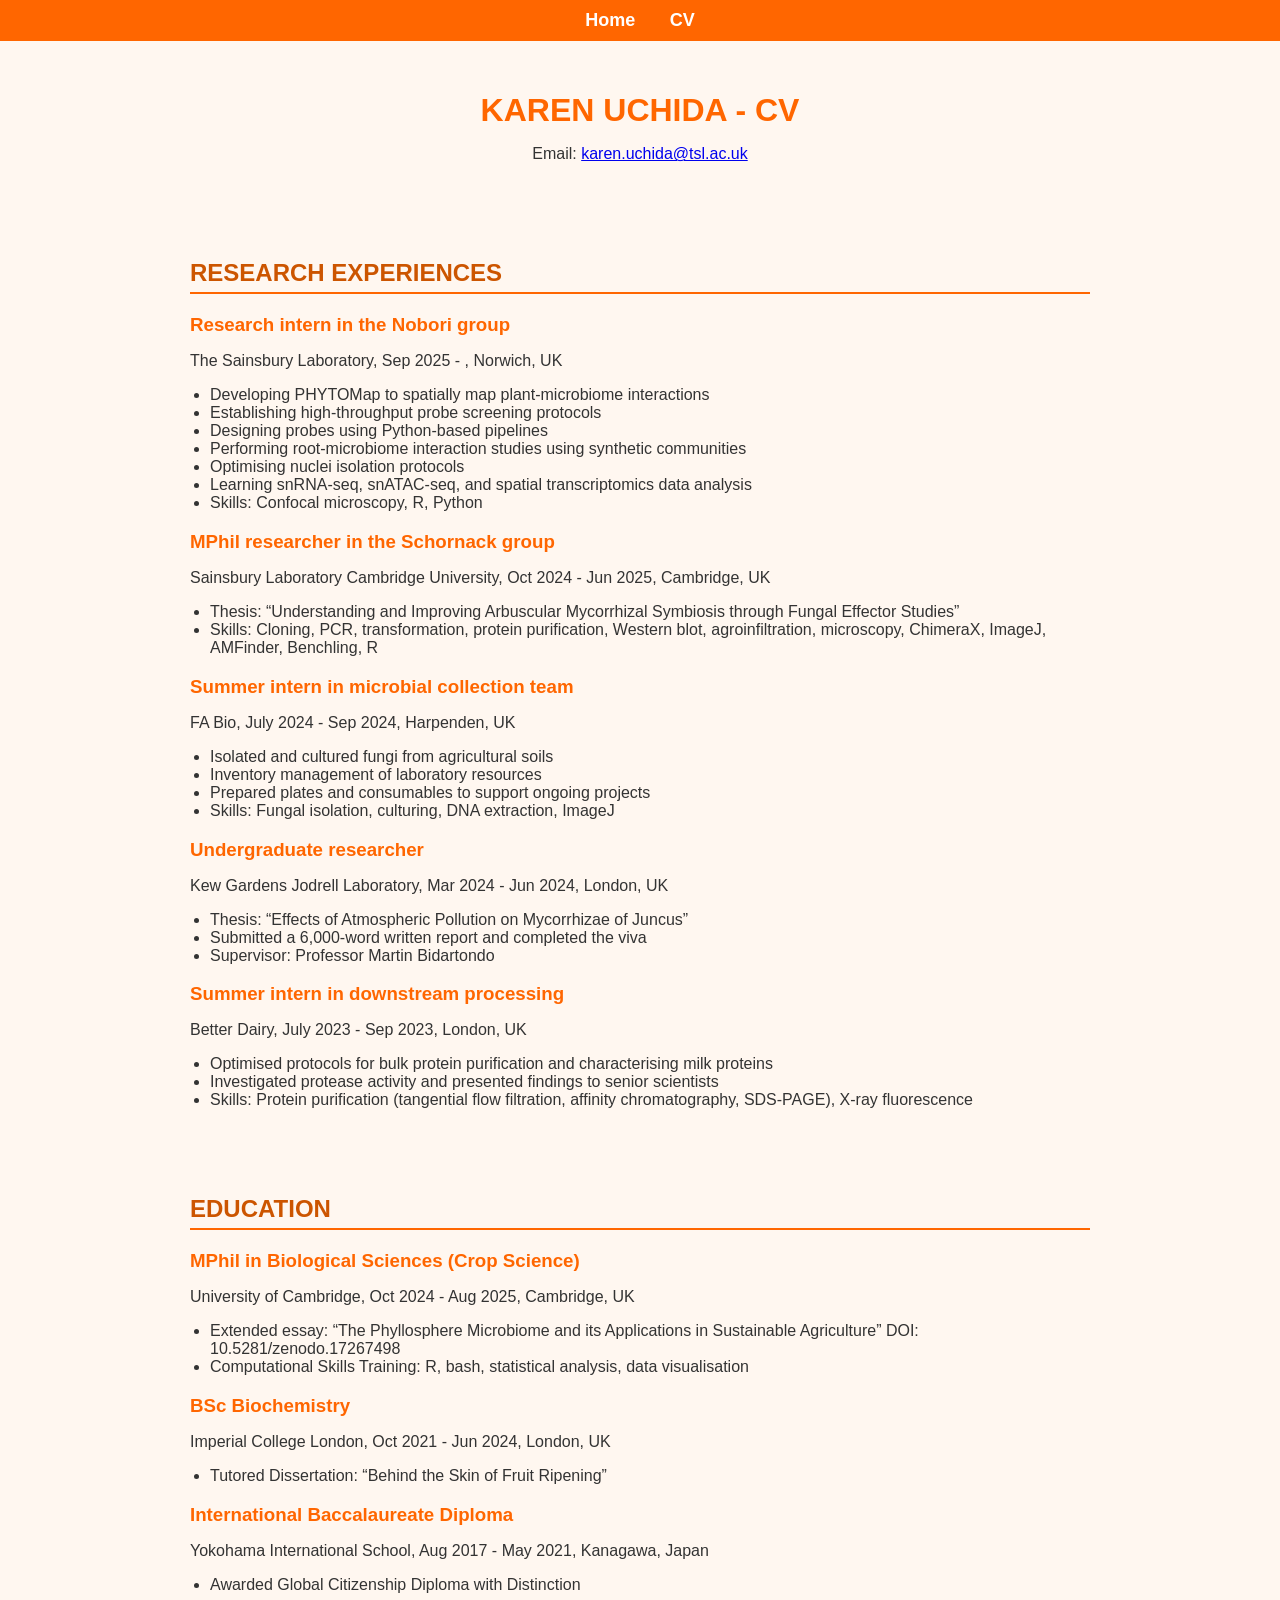
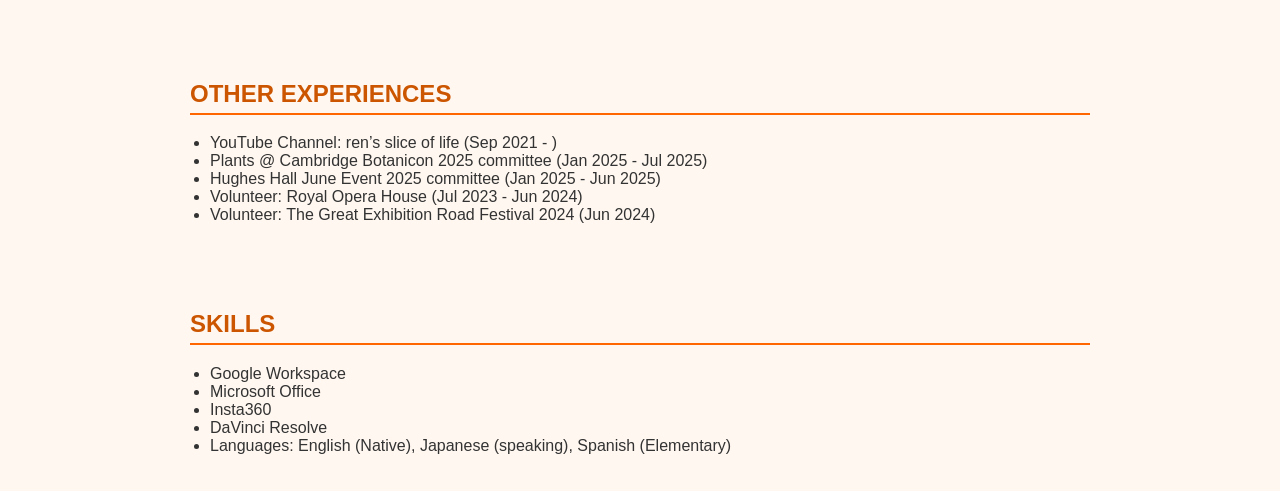
==== cv.html @ c16f963b "Test Removed specific grades from education details." ====
<!DOCTYPE html>
<html lang="en">
<head>
    <meta charset="UTF-8">
    <title>CV - Karen Uchida</title>
    <link rel="stylesheet" href="style.css">
</head>
<body>
    <!-- Navigation -->
    <nav>
        <a href="index.html">Home</a>
        <a href="cv.html">CV</a>
    </nav>

    <header>
        <h1>KAREN UCHIDA - CV</h1>
        <p>Email: <a href="mailto:karen.uchida@tsl.ac.uk">karen.uchida@tsl.ac.uk</a></p>
    </header>

    <section>
        <h2>RESEARCH EXPERIENCES</h2>

        <h3>Research intern in the Nobori group</h3>
        <p>The Sainsbury Laboratory, Sep 2025 - , Norwich, UK</p>
        <ul>
            <li>Developing PHYTOMap to spatially map plant-microbiome interactions</li>
            <li>Establishing high-throughput probe screening protocols</li>
            <li>Designing probes using Python-based pipelines</li>
            <li>Performing root-microbiome interaction studies using synthetic communities</li>
            <li>Optimising nuclei isolation protocols</li>
            <li>Learning snRNA-seq, snATAC-seq, and spatial transcriptomics data analysis</li>
            <li>Skills: Confocal microscopy, R, Python</li>
        </ul>

        <h3>MPhil researcher in the Schornack group</h3>
        <p>Sainsbury Laboratory Cambridge University, Oct 2024 - Jun 2025, Cambridge, UK</p>
        <ul>
            <li>Thesis: “Understanding and Improving Arbuscular Mycorrhizal Symbiosis through Fungal Effector Studies”</li>
            <li>Skills: Cloning, PCR, transformation, protein purification, Western blot, agroinfiltration, microscopy, ChimeraX, ImageJ, AMFinder, Benchling, R</li>
        </ul>

        <h3>Summer intern in microbial collection team</h3>
        <p>FA Bio, July 2024 - Sep 2024, Harpenden, UK</p>
        <ul>
            <li>Isolated and cultured fungi from agricultural soils</li>
            <li>Inventory management of laboratory resources</li>
            <li>Prepared plates and consumables to support ongoing projects</li>
            <li>Skills: Fungal isolation, culturing, DNA extraction, ImageJ</li>
        </ul>

        <h3>Undergraduate researcher</h3>
        <p>Kew Gardens Jodrell Laboratory, Mar 2024 - Jun 2024, London, UK</p>
        <ul>
            <li>Thesis: “Effects of Atmospheric Pollution on Mycorrhizae of Juncus”</li>
            <li>Submitted a 6,000-word written report and completed the viva</li>
            <li>Supervisor: Professor Martin Bidartondo</li>
        </ul>

        <h3>Summer intern in downstream processing</h3>
        <p>Better Dairy, July 2023 - Sep 2023, London, UK</p>
        <ul>
            <li>Optimised protocols for bulk protein purification and characterising milk proteins</li>
            <li>Investigated protease activity and presented findings to senior scientists</li>
            <li>Skills: Protein purification (tangential flow filtration, affinity chromatography, SDS-PAGE), X-ray fluorescence</li>
        </ul>
    </section>

    <section>
        <h2>EDUCATION</h2>
        <h3>MPhil in Biological Sciences (Crop Science)</h3>
        <p>University of Cambridge, Oct 2024 - Aug 2025, Cambridge, UK</p>
        <ul>
            <li>Extended essay: “The Phyllosphere Microbiome and its Applications in Sustainable Agriculture” DOI: 10.5281/zenodo.17267498</li>
            <li>Computational Skills Training: R, bash, statistical analysis, data visualisation</li>
        </ul>

        <h3>BSc Biochemistry</h3>
        <p>Imperial College London, Oct 2021 - Jun 2024, London, UK</p>
        <ul>
            <li>Tutored Dissertation: “​​Behind the Skin of Fruit Ripening”</li>
        </ul>

        <h3>International Baccalaureate Diploma</h3>
        <p>Yokohama International School, Aug 2017 - May 2021, Kanagawa, Japan</p>
        <ul>
            <li>Awarded Global Citizenship Diploma with Distinction</li>
        </ul>
    </section>

    <section>
        <h2>OTHER EXPERIENCES</h2>
        <ul>
            <li>YouTube Channel: ren’s slice of life (Sep 2021 - )</li>
            <li>Plants @ Cambridge Botanicon 2025 committee (Jan 2025 - Jul 2025)</li>
            <li>Hughes Hall June Event 2025 committee (Jan 2025 - Jun 2025)</li>
            <li>Volunteer: Royal Opera House (Jul 2023 - Jun 2024)</li>
            <li>Volunteer: The Great Exhibition Road Festival 2024 (Jun 2024)</li>
        </ul>
    </section>

    <section>
        <h2>SKILLS</h2>
        <ul>
            <li>Google Workspace</li>
            <li>Microsoft Office</li>
            <li>Insta360</li>
            <li>DaVinci Resolve</li>
            <li>Languages: English (Native), Japanese (speaking), Spanish (Elementary)</li>
        </ul>
    </section>
</body>
</html>
---- style.css ----
/* Font and layout */
body {
    font-family: "Century Gothic", Arial, sans-serif;
    background-color: #fff7f0;
    color: #333;
    margin: 0;
    padding: 0;
}

/* Navigation */
nav {
    background-color: #ff6600; /* Orange accent */
    padding: 10px;
    text-align: center;
}

nav a {
    color: white;
    margin: 0 15px;
    text-decoration: none;
    font-weight: bold;
    font-size: 18px;
}

nav a:hover {
    color: #fffdd0;
}

/* Header */
header {
    text-align: center;
    padding: 30px;
}

h1 {
    color: #ff6600; /* Orange headers */
    margin-bottom: 10px;
}

h2 {
    color: #cc5500;
    border-bottom: 2px solid #ff6600;
    padding-bottom: 5px;
    margin-top: 30px;
}

h3 {
    color: #ff6600;
    margin-bottom: 5px;
}

section {
    padding: 20px;
    max-width: 900px;
    margin: auto;
}

ul {
    list-style-type: disc;
    padding-left: 20px;
}
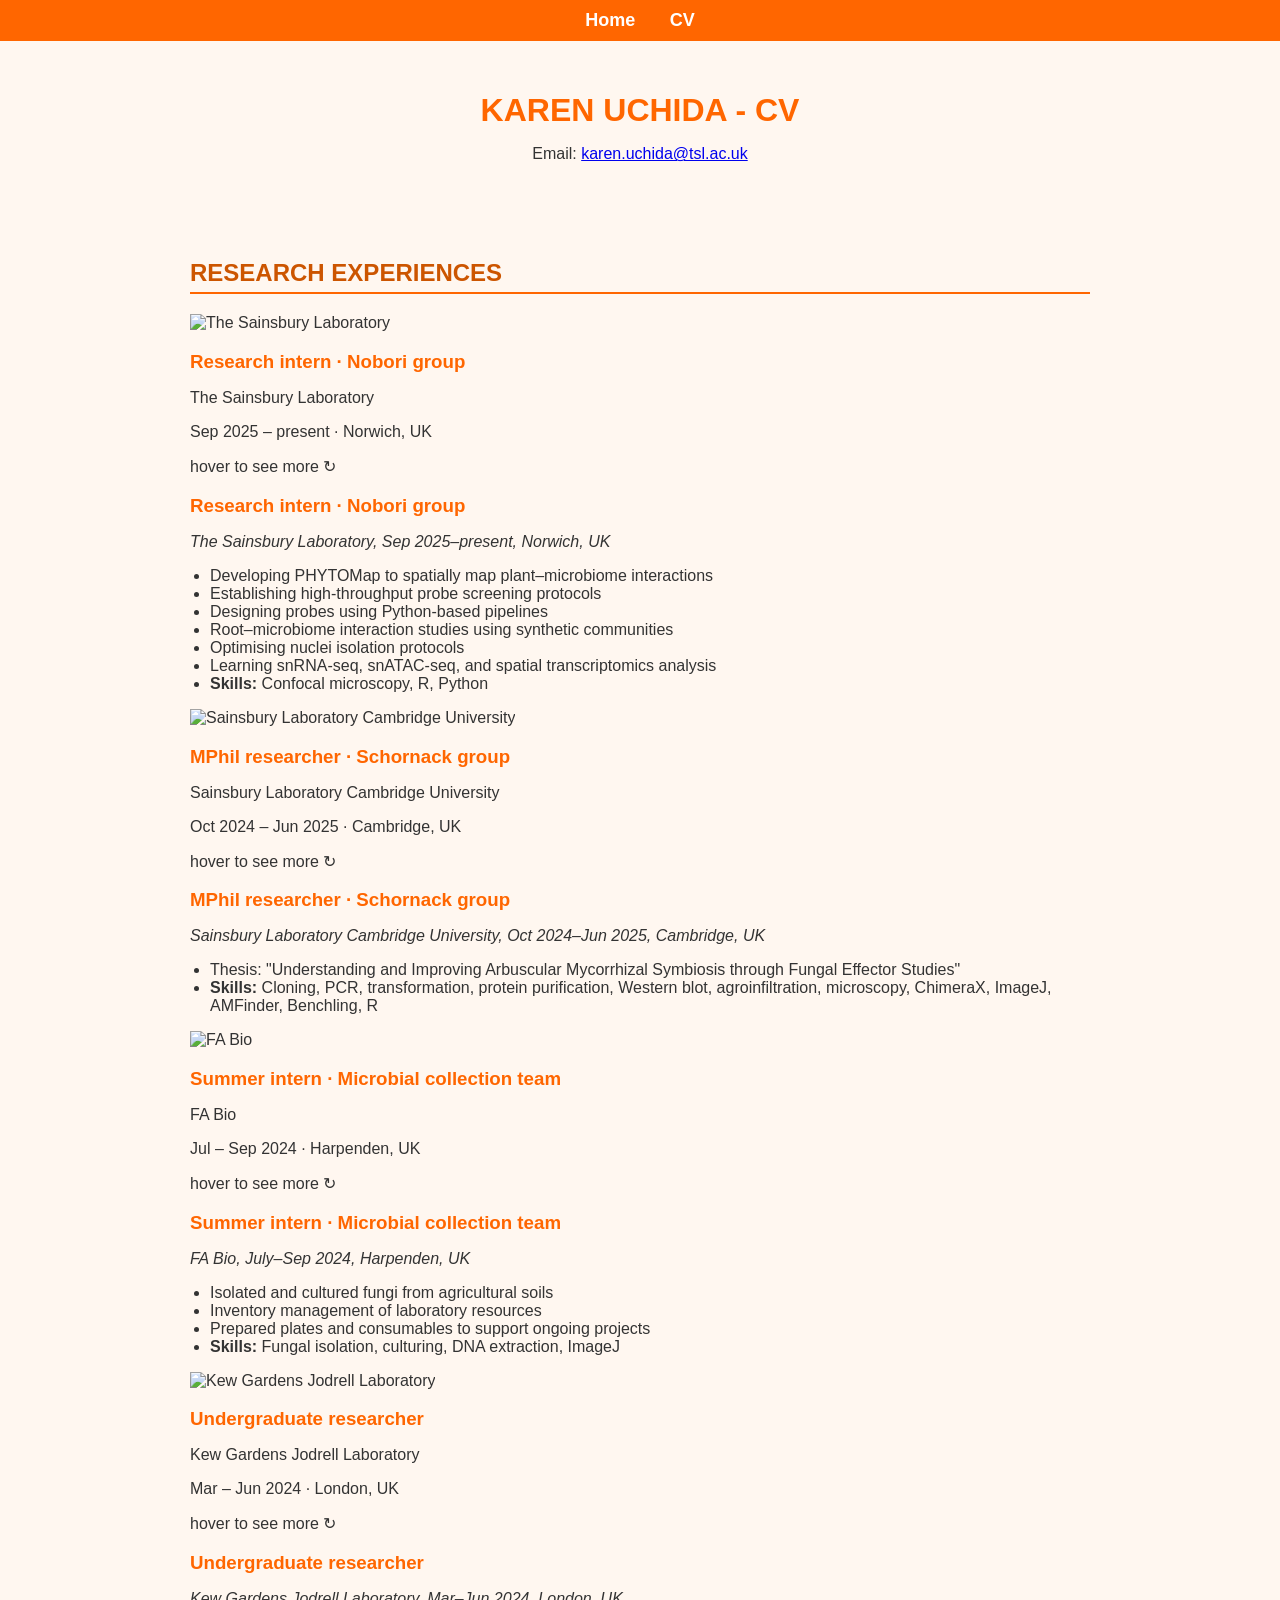
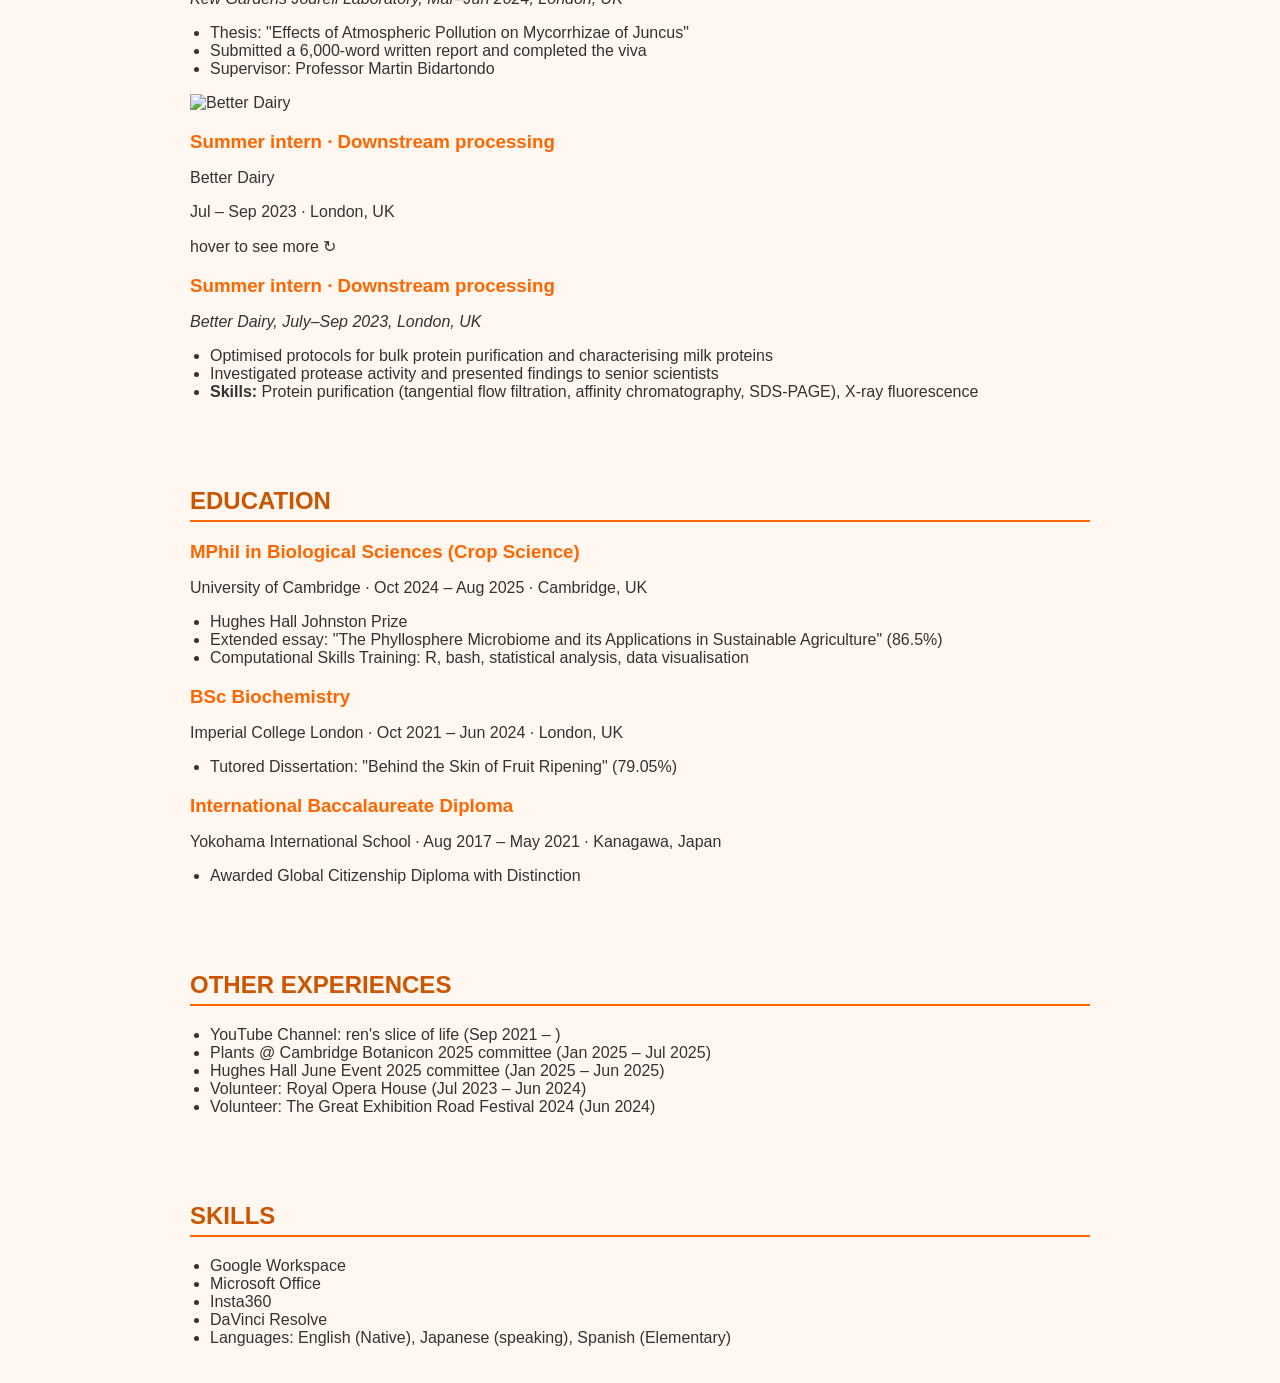
==== commit 0116660a: "Update cv.html" ====
--- a/cv.html
+++ b/cv.html
@@ -17,87 +17,216 @@
         <p>Email: <a href="mailto:karen.uchida@tsl.ac.uk">karen.uchida@tsl.ac.uk</a></p>
     </header>
 
+    <!-- ── RESEARCH EXPERIENCES ── -->
     <section>
         <h2>RESEARCH EXPERIENCES</h2>
 
-        <h3>Research intern in the Nobori group</h3>
-        <p>The Sainsbury Laboratory, Sep 2025 - , Norwich, UK</p>
-        <ul>
-            <li>Developing PHYTOMap to spatially map plant-microbiome interactions</li>
-            <li>Establishing high-throughput probe screening protocols</li>
-            <li>Designing probes using Python-based pipelines</li>
-            <li>Performing root-microbiome interaction studies using synthetic communities</li>
-            <li>Optimising nuclei isolation protocols</li>
-            <li>Learning snRNA-seq, snATAC-seq, and spatial transcriptomics data analysis</li>
-            <li>Skills: Confocal microscopy, R, Python</li>
-        </ul>
-
-        <h3>MPhil researcher in the Schornack group</h3>
-        <p>Sainsbury Laboratory Cambridge University, Oct 2024 - Jun 2025, Cambridge, UK</p>
-        <ul>
-            <li>Thesis: “Understanding and Improving Arbuscular Mycorrhizal Symbiosis through Fungal Effector Studies”</li>
-            <li>Skills: Cloning, PCR, transformation, protein purification, Western blot, agroinfiltration, microscopy, ChimeraX, ImageJ, AMFinder, Benchling, R</li>
-        </ul>
-
-        <h3>Summer intern in microbial collection team</h3>
-        <p>FA Bio, July 2024 - Sep 2024, Harpenden, UK</p>
-        <ul>
-            <li>Isolated and cultured fungi from agricultural soils</li>
-            <li>Inventory management of laboratory resources</li>
-            <li>Prepared plates and consumables to support ongoing projects</li>
-            <li>Skills: Fungal isolation, culturing, DNA extraction, ImageJ</li>
-        </ul>
-
-        <h3>Undergraduate researcher</h3>
-        <p>Kew Gardens Jodrell Laboratory, Mar 2024 - Jun 2024, London, UK</p>
-        <ul>
-            <li>Thesis: “Effects of Atmospheric Pollution on Mycorrhizae of Juncus”</li>
-            <li>Submitted a 6,000-word written report and completed the viva</li>
-            <li>Supervisor: Professor Martin Bidartondo</li>
-        </ul>
-
-        <h3>Summer intern in downstream processing</h3>
-        <p>Better Dairy, July 2023 - Sep 2023, London, UK</p>
-        <ul>
-            <li>Optimised protocols for bulk protein purification and characterising milk proteins</li>
-            <li>Investigated protease activity and presented findings to senior scientists</li>
-            <li>Skills: Protein purification (tangential flow filtration, affinity chromatography, SDS-PAGE), X-ray fluorescence</li>
-        </ul>
-    </section>
-
+        <div class="timeline">
+
+            <!-- 1. TSL -->
+            <div class="timeline-item">
+                <div class="timeline-dot"></div>
+                <div class="flip-card">
+                    <div class="flip-card-inner">
+                        <div class="flip-card-front">
+                            <!-- Replace images/tsl.jpg with your own photo -->
+                            <img src="images/tsl.jpg" alt="The Sainsbury Laboratory">
+                            <div class="flip-card-title">
+                                <h3>Research intern · Nobori group</h3>
+                                <p>The Sainsbury Laboratory</p>
+                                <p class="flip-date">Sep 2025 – present · Norwich, UK</p>
+                                <span class="flip-hint">hover to see more ↻</span>
+                            </div>
+                        </div>
+                        <div class="flip-card-back">
+                            <h3>Research intern · Nobori group</h3>
+                            <p><em>The Sainsbury Laboratory, Sep 2025–present, Norwich, UK</em></p>
+                            <ul>
+                                <li>Developing PHYTOMap to spatially map plant–microbiome interactions</li>
+                                <li>Establishing high-throughput probe screening protocols</li>
+                                <li>Designing probes using Python-based pipelines</li>
+                                <li>Root–microbiome interaction studies using synthetic communities</li>
+                                <li>Optimising nuclei isolation protocols</li>
+                                <li>Learning snRNA-seq, snATAC-seq, and spatial transcriptomics analysis</li>
+                                <li><strong>Skills:</strong> Confocal microscopy, R, Python</li>
+                            </ul>
+                        </div>
+                    </div>
+                </div>
+            </div>
+
+            <!-- 2. SLCU -->
+            <div class="timeline-item">
+                <div class="timeline-dot"></div>
+                <div class="flip-card">
+                    <div class="flip-card-inner">
+                        <div class="flip-card-front">
+                            <!-- Replace images/slcu.jpg with your own photo -->
+                            <img src="images/slcu.jpg" alt="Sainsbury Laboratory Cambridge University">
+                            <div class="flip-card-title">
+                                <h3>MPhil researcher · Schornack group</h3>
+                                <p>Sainsbury Laboratory Cambridge University</p>
+                                <p class="flip-date">Oct 2024 – Jun 2025 · Cambridge, UK</p>
+                                <span class="flip-hint">hover to see more ↻</span>
+                            </div>
+                        </div>
+                        <div class="flip-card-back">
+                            <h3>MPhil researcher · Schornack group</h3>
+                            <p><em>Sainsbury Laboratory Cambridge University, Oct 2024–Jun 2025, Cambridge, UK</em></p>
+                            <ul>
+                                <li>Thesis: "Understanding and Improving Arbuscular Mycorrhizal Symbiosis through Fungal Effector Studies"</li>
+                                <li><strong>Skills:</strong> Cloning, PCR, transformation, protein purification, Western blot, agroinfiltration, microscopy, ChimeraX, ImageJ, AMFinder, Benchling, R</li>
+                            </ul>
+                        </div>
+                    </div>
+                </div>
+            </div>
+
+            <!-- 3. FA Bio -->
+            <div class="timeline-item">
+                <div class="timeline-dot"></div>
+                <div class="flip-card">
+                    <div class="flip-card-inner">
+                        <div class="flip-card-front">
+                            <!-- Replace images/fabio.jpg with your own photo -->
+                            <img src="images/fabio.jpg" alt="FA Bio">
+                            <div class="flip-card-title">
+                                <h3>Summer intern · Microbial collection team</h3>
+                                <p>FA Bio</p>
+                                <p class="flip-date">Jul – Sep 2024 · Harpenden, UK</p>
+                                <span class="flip-hint">hover to see more ↻</span>
+                            </div>
+                        </div>
+                        <div class="flip-card-back">
+                            <h3>Summer intern · Microbial collection team</h3>
+                            <p><em>FA Bio, July–Sep 2024, Harpenden, UK</em></p>
+                            <ul>
+                                <li>Isolated and cultured fungi from agricultural soils</li>
+                                <li>Inventory management of laboratory resources</li>
+                                <li>Prepared plates and consumables to support ongoing projects</li>
+                                <li><strong>Skills:</strong> Fungal isolation, culturing, DNA extraction, ImageJ</li>
+                            </ul>
+                        </div>
+                    </div>
+                </div>
+            </div>
+
+            <!-- 4. Kew Gardens -->
+            <div class="timeline-item">
+                <div class="timeline-dot"></div>
+                <div class="flip-card">
+                    <div class="flip-card-inner">
+                        <div class="flip-card-front">
+                            <!-- Replace images/kew.jpg with your own photo -->
+                            <img src="images/kew.jpg" alt="Kew Gardens Jodrell Laboratory">
+                            <div class="flip-card-title">
+                                <h3>Undergraduate researcher</h3>
+                                <p>Kew Gardens Jodrell Laboratory</p>
+                                <p class="flip-date">Mar – Jun 2024 · London, UK</p>
+                                <span class="flip-hint">hover to see more ↻</span>
+                            </div>
+                        </div>
+                        <div class="flip-card-back">
+                            <h3>Undergraduate researcher</h3>
+                            <p><em>Kew Gardens Jodrell Laboratory, Mar–Jun 2024, London, UK</em></p>
+                            <ul>
+                                <li>Thesis: "Effects of Atmospheric Pollution on Mycorrhizae of Juncus"</li>
+                                <li>Submitted a 6,000-word written report and completed the viva</li>
+                                <li>Supervisor: Professor Martin Bidartondo</li>
+                            </ul>
+                        </div>
+                    </div>
+                </div>
+            </div>
+
+            <!-- 5. Better Dairy -->
+            <div class="timeline-item">
+                <div class="timeline-dot"></div>
+                <div class="flip-card">
+                    <div class="flip-card-inner">
+                        <div class="flip-card-front">
+                            <!-- Replace images/betterdairy.jpg with your own photo -->
+                            <img src="images/betterdairy.jpg" alt="Better Dairy">
+                            <div class="flip-card-title">
+                                <h3>Summer intern · Downstream processing</h3>
+                                <p>Better Dairy</p>
+                                <p class="flip-date">Jul – Sep 2023 · London, UK</p>
+                                <span class="flip-hint">hover to see more ↻</span>
+                            </div>
+                        </div>
+                        <div class="flip-card-back">
+                            <h3>Summer intern · Downstream processing</h3>
+                            <p><em>Better Dairy, July–Sep 2023, London, UK</em></p>
+                            <ul>
+                                <li>Optimised protocols for bulk protein purification and characterising milk proteins</li>
+                                <li>Investigated protease activity and presented findings to senior scientists</li>
+                                <li><strong>Skills:</strong> Protein purification (tangential flow filtration, affinity chromatography, SDS-PAGE), X-ray fluorescence</li>
+                            </ul>
+                        </div>
+                    </div>
+                </div>
+            </div>
+
+        </div><!-- end .timeline -->
+    </section>
+
+    <!-- ── EDUCATION ── -->
     <section>
         <h2>EDUCATION</h2>
-        <h3>MPhil in Biological Sciences (Crop Science)</h3>
-        <p>University of Cambridge, Oct 2024 - Aug 2025, Cambridge, UK</p>
-        <ul>
-            <li>Extended essay: “The Phyllosphere Microbiome and its Applications in Sustainable Agriculture” DOI: 10.5281/zenodo.17267498</li>
-            <li>Computational Skills Training: R, bash, statistical analysis, data visualisation</li>
-        </ul>
-
-        <h3>BSc Biochemistry</h3>
-        <p>Imperial College London, Oct 2021 - Jun 2024, London, UK</p>
-        <ul>
-            <li>Tutored Dissertation: “​​Behind the Skin of Fruit Ripening”</li>
-        </ul>
-
-        <h3>International Baccalaureate Diploma</h3>
-        <p>Yokohama International School, Aug 2017 - May 2021, Kanagawa, Japan</p>
-        <ul>
-            <li>Awarded Global Citizenship Diploma with Distinction</li>
-        </ul>
-    </section>
-
+
+        <div class="timeline">
+
+            <div class="timeline-item">
+                <div class="timeline-dot"></div>
+                <div class="edu-card">
+                    <h3>MPhil in Biological Sciences (Crop Science)</h3>
+                    <p class="edu-place">University of Cambridge · Oct 2024 – Aug 2025 · Cambridge, UK</p>
+                    <ul>
+                        <li>Hughes Hall Johnston Prize</li>
+                        <li>Extended essay: "The Phyllosphere Microbiome and its Applications in Sustainable Agriculture" (86.5%)</li>
+                        <li>Computational Skills Training: R, bash, statistical analysis, data visualisation</li>
+                    </ul>
+                </div>
+            </div>
+
+            <div class="timeline-item">
+                <div class="timeline-dot"></div>
+                <div class="edu-card">
+                    <h3>BSc Biochemistry</h3>
+                    <p class="edu-place">Imperial College London · Oct 2021 – Jun 2024 · London, UK</p>
+                    <ul>
+                        <li>Tutored Dissertation: "Behind the Skin of Fruit Ripening" (79.05%)</li>
+                    </ul>
+                </div>
+            </div>
+
+            <div class="timeline-item">
+                <div class="timeline-dot"></div>
+                <div class="edu-card">
+                    <h3>International Baccalaureate Diploma</h3>
+                    <p class="edu-place">Yokohama International School · Aug 2017 – May 2021 · Kanagawa, Japan</p>
+                    <ul>
+                        <li>Awarded Global Citizenship Diploma with Distinction</li>
+                    </ul>
+                </div>
+            </div>
+
+        </div>
+    </section>
+
+    <!-- ── OTHER EXPERIENCES ── -->
     <section>
         <h2>OTHER EXPERIENCES</h2>
         <ul>
-            <li>YouTube Channel: ren’s slice of life (Sep 2021 - )</li>
-            <li>Plants @ Cambridge Botanicon 2025 committee (Jan 2025 - Jul 2025)</li>
-            <li>Hughes Hall June Event 2025 committee (Jan 2025 - Jun 2025)</li>
-            <li>Volunteer: Royal Opera House (Jul 2023 - Jun 2024)</li>
+            <li>YouTube Channel: ren's slice of life (Sep 2021 – )</li>
+            <li>Plants @ Cambridge Botanicon 2025 committee (Jan 2025 – Jul 2025)</li>
+            <li>Hughes Hall June Event 2025 committee (Jan 2025 – Jun 2025)</li>
+            <li>Volunteer: Royal Opera House (Jul 2023 – Jun 2024)</li>
             <li>Volunteer: The Great Exhibition Road Festival 2024 (Jun 2024)</li>
         </ul>
     </section>
 
+    <!-- ── SKILLS ── -->
     <section>
         <h2>SKILLS</h2>
         <ul>
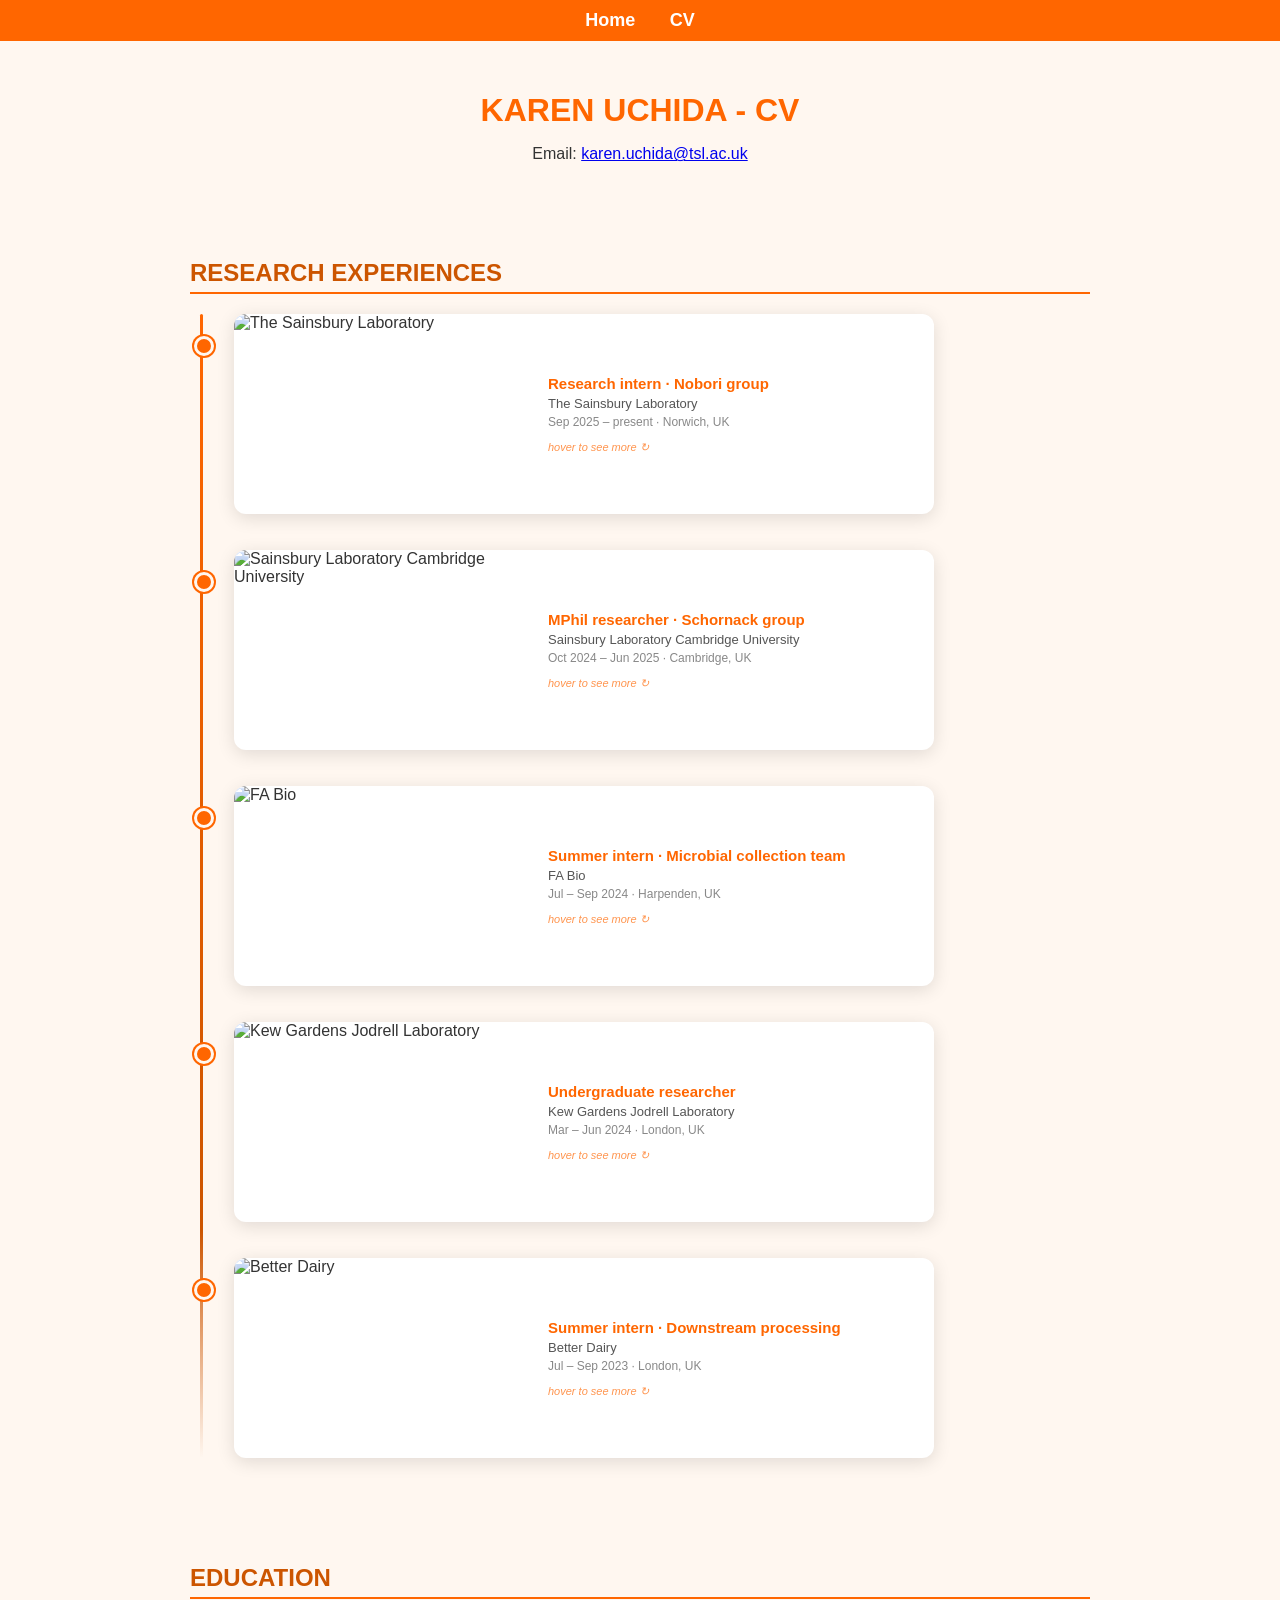
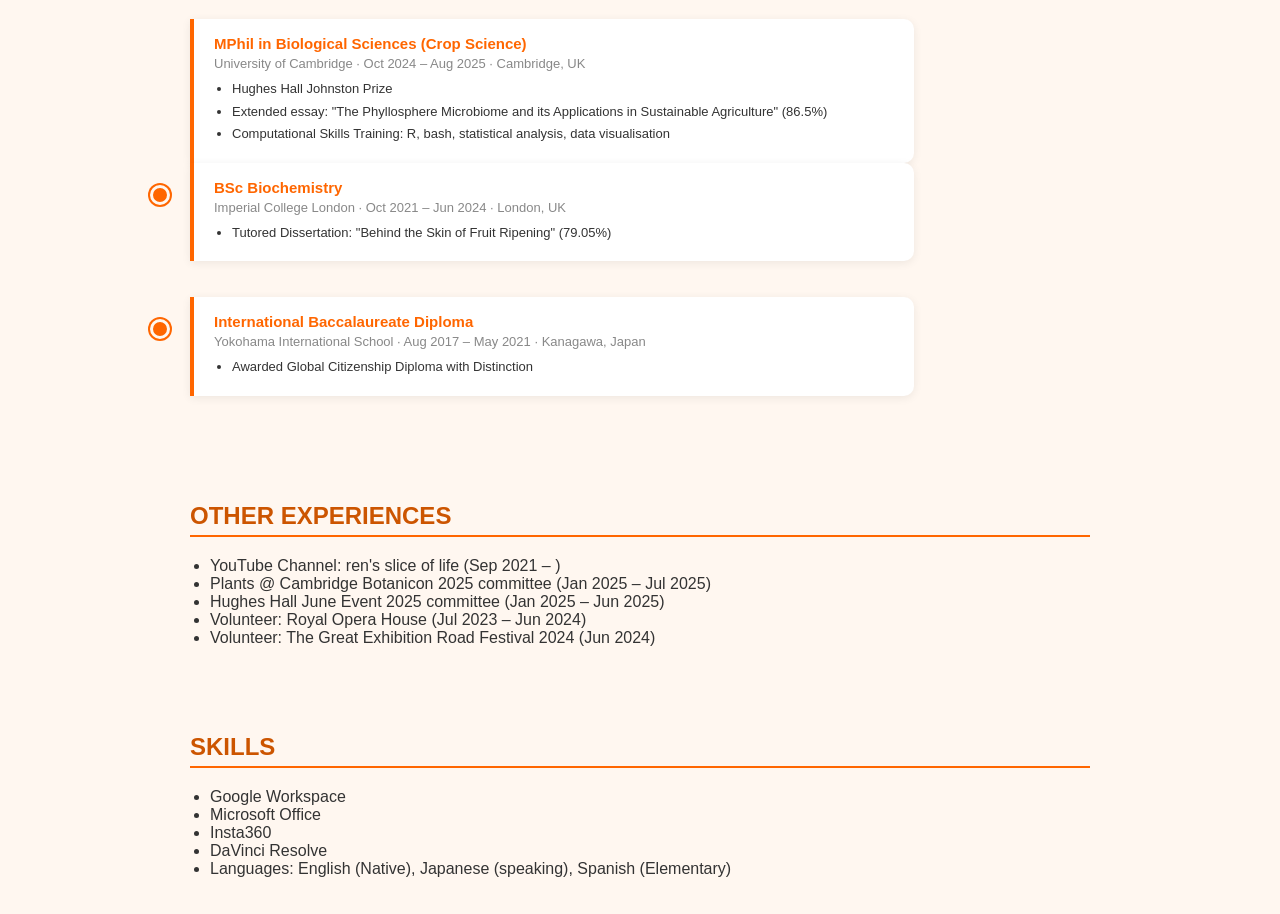
==== commit 88ea0853: "Test" ====
--- a/cv.html
+++ b/cv.html
@@ -174,9 +174,9 @@
     <section>
         <h2>EDUCATION</h2>
 
-        <div class="timeline">
-
-            <div class="timeline-item">
+        <div class=”timeline”>
+
+            <div class=”timeline-item”>
                 <div class="timeline-dot"></div>
                 <div class="edu-card">
                     <h3>MPhil in Biological Sciences (Crop Science)</h3>
--- a/style.css
+++ b/style.css
@@ -58,4 +58,194 @@
 ul {
     list-style-type: disc;
     padding-left: 20px;
+}
+
+/* ── TIMELINE ── */
+.timeline {
+    position: relative;
+    padding-left: 44px;
+    margin-top: 20px;
+}
+
+.timeline::before {
+    content: '';
+    position: absolute;
+    left: 10px;
+    top: 0;
+    bottom: 0;
+    width: 3px;
+    background: linear-gradient(to bottom, #ff6600, #cc5500 80%, transparent);
+    border-radius: 3px;
+}
+
+.timeline-item {
+    position: relative;
+    margin-bottom: 36px;
+}
+
+.timeline-dot {
+    position: absolute;
+    left: -40px;
+    top: 22px;
+    width: 14px;
+    height: 14px;
+    background: #ff6600;
+    border-radius: 50%;
+    border: 3px solid #fff7f0;
+    box-shadow: 0 0 0 2px #ff6600;
+}
+
+/* ── FLIP CARDS ── */
+.flip-card {
+    width: 100%;
+    max-width: 700px;
+    height: 200px;
+    perspective: 1400px;
+}
+
+.flip-card-inner {
+    position: relative;
+    width: 100%;
+    height: 100%;
+    transition: transform 0.7s cubic-bezier(0.4, 0.2, 0.2, 1);
+    transform-style: preserve-3d;
+}
+
+.flip-card:hover .flip-card-inner {
+    transform: rotateY(180deg);
+}
+
+.flip-card-front,
+.flip-card-back {
+    position: absolute;
+    width: 100%;
+    height: 100%;
+    backface-visibility: hidden;
+    -webkit-backface-visibility: hidden;
+    border-radius: 12px;
+    overflow: hidden;
+    box-shadow: 0 4px 18px rgba(0, 0, 0, 0.12);
+}
+
+/* Front: image left, title right */
+.flip-card-front {
+    display: flex;
+    background: #ffffff;
+}
+
+.flip-card-front img {
+    width: 42%;
+    height: 100%;
+    object-fit: cover;
+    flex-shrink: 0;
+}
+
+/* Fallback when image is missing */
+.flip-card-front img[src=""],
+.flip-card-front img:not([src]) {
+    background: #ffe0cc;
+}
+
+.flip-card-title {
+    padding: 18px 20px;
+    display: flex;
+    flex-direction: column;
+    justify-content: center;
+    gap: 4px;
+}
+
+.flip-card-title h3 {
+    color: #ff6600;
+    margin: 0;
+    font-size: 15px;
+}
+
+.flip-card-title p {
+    color: #555;
+    margin: 0;
+    font-size: 13px;
+}
+
+.flip-date {
+    color: #888 !important;
+    font-size: 12px !important;
+}
+
+.flip-hint {
+    margin-top: 8px;
+    font-size: 11px;
+    color: #ff6600;
+    opacity: 0.7;
+    font-style: italic;
+}
+
+/* Back: orange gradient, details */
+.flip-card-back {
+    background: linear-gradient(135deg, #ff6600 0%, #cc4400 100%);
+    color: #fff;
+    transform: rotateY(180deg);
+    padding: 18px 22px;
+    overflow-y: auto;
+    box-sizing: border-box;
+}
+
+.flip-card-back h3 {
+    color: #fff;
+    margin: 0 0 6px 0;
+    font-size: 14px;
+}
+
+.flip-card-back p {
+    font-size: 12px;
+    margin: 0 0 8px 0;
+    opacity: 0.85;
+}
+
+.flip-card-back ul {
+    font-size: 12px;
+    padding-left: 16px;
+    margin: 0;
+    color: #fff;
+}
+
+.flip-card-back li {
+    margin-bottom: 4px;
+    line-height: 1.4;
+}
+
+.flip-card-back strong {
+    color: #ffe0cc;
+}
+
+/* ── EDUCATION CARDS ── */
+.edu-card {
+    background: #fff;
+    border-left: 4px solid #ff6600;
+    border-radius: 0 10px 10px 0;
+    padding: 16px 20px;
+    max-width: 680px;
+    box-shadow: 0 2px 10px rgba(0,0,0,0.07);
+}
+
+.edu-card h3 {
+    color: #ff6600;
+    margin: 0 0 4px 0;
+    font-size: 15px;
+}
+
+.edu-place {
+    color: #888;
+    font-size: 13px;
+    margin: 0 0 8px 0;
+}
+
+.edu-card ul {
+    font-size: 13px;
+    margin: 0;
+    padding-left: 18px;
+}
+
+.edu-card li {
+    margin-bottom: 3px;
+    line-height: 1.5;
 }
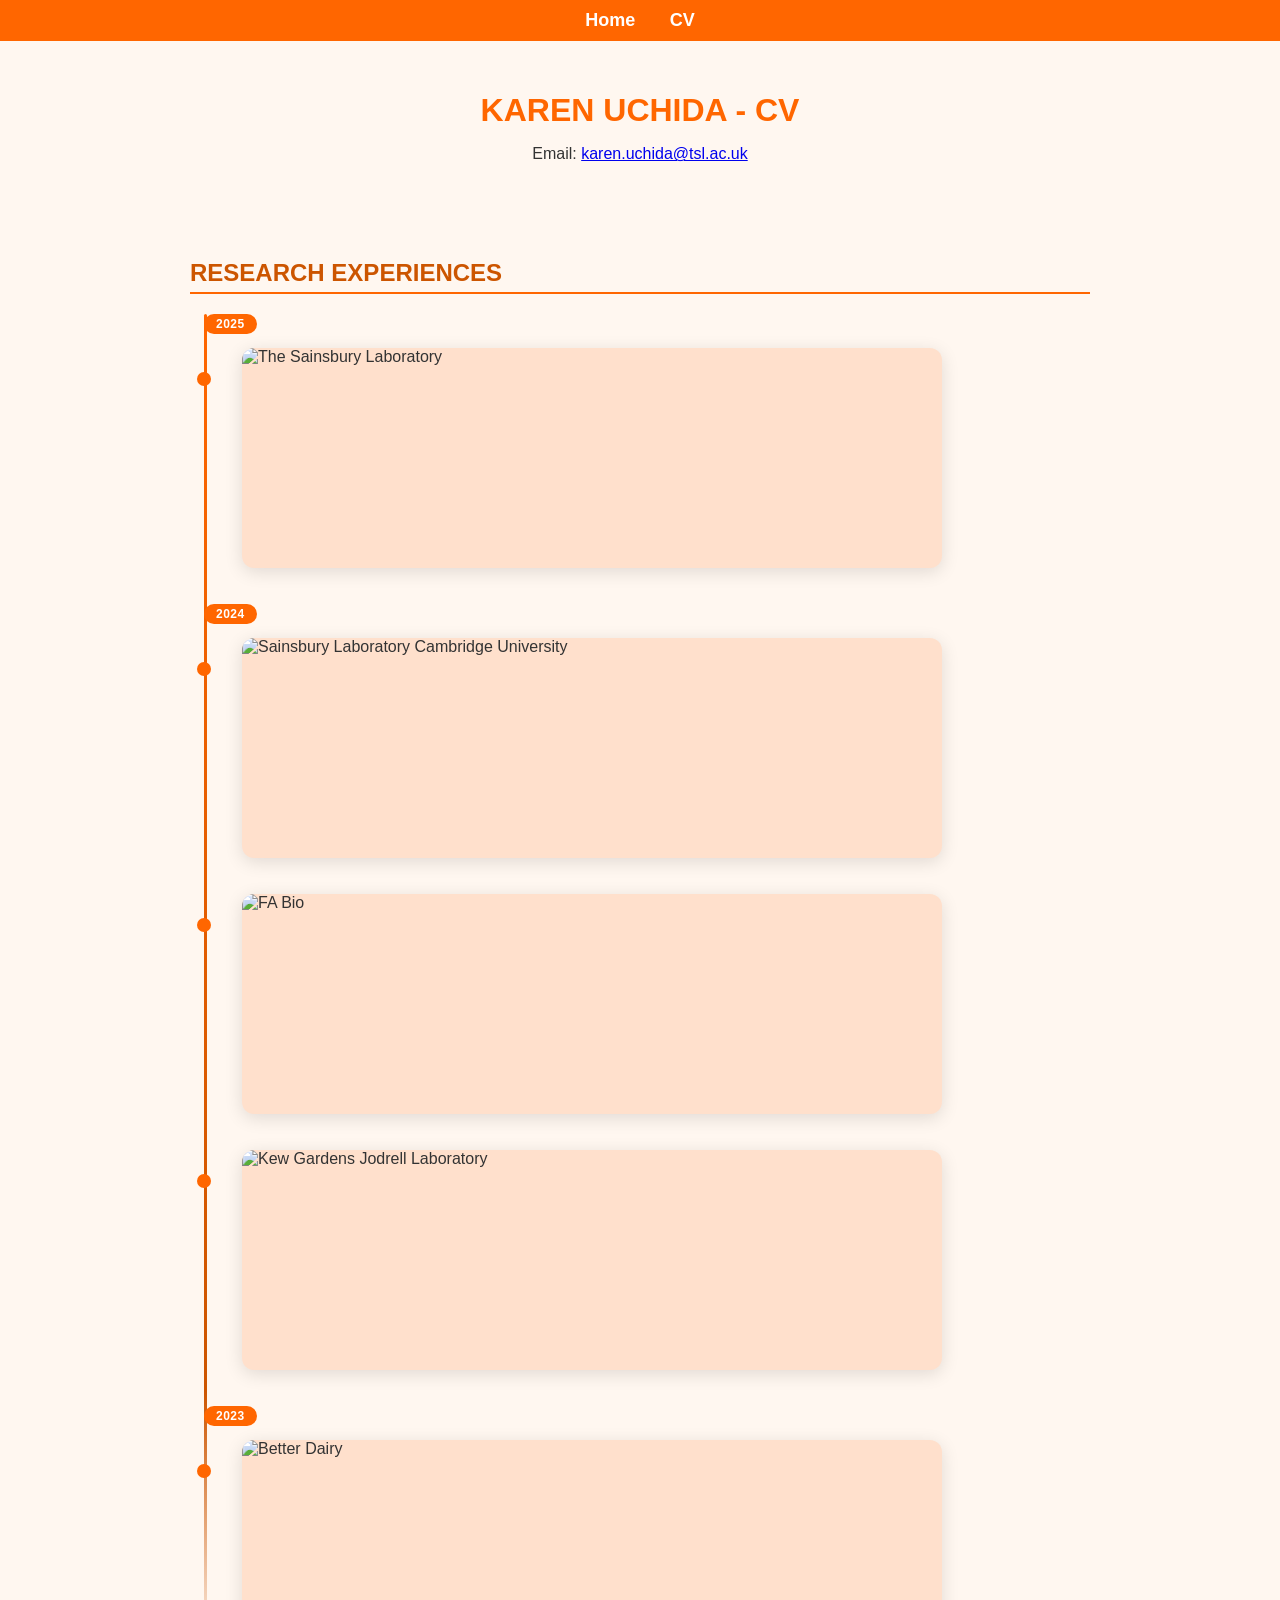
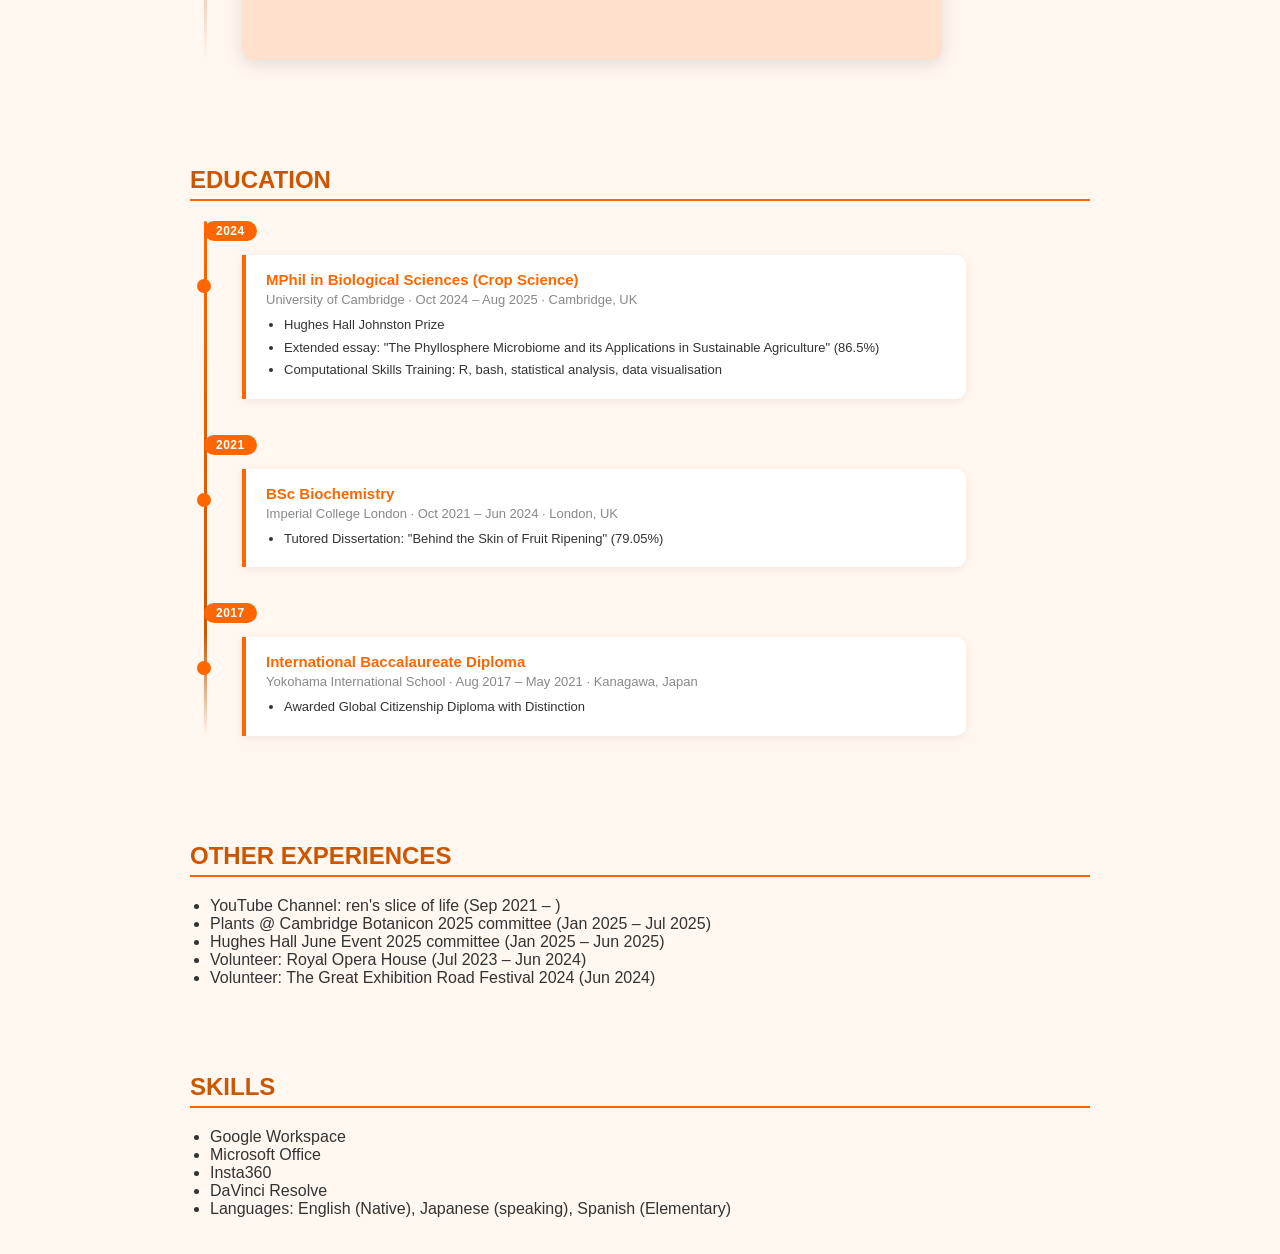
==== commit 501360bd: "Test" ====
--- a/cv.html
+++ b/cv.html
@@ -23,24 +23,20 @@
 
         <div class="timeline">
 
-            <!-- 1. TSL -->
-            <div class="timeline-item">
-                <div class="timeline-dot"></div>
-                <div class="flip-card">
-                    <div class="flip-card-inner">
-                        <div class="flip-card-front">
-                            <!-- Replace images/tsl.jpg with your own photo -->
+            <!-- 2025 -->
+            <div class="timeline-year">2025</div>
+
+            <div class="timeline-item">
+                <div class="timeline-dot"></div>
+                <div class="flip-card">
+                    <div class="flip-card-inner">
+                        <div class="flip-card-front">
+                            <!-- Add your photo as images/tsl.jpg -->
                             <img src="images/tsl.jpg" alt="The Sainsbury Laboratory">
-                            <div class="flip-card-title">
-                                <h3>Research intern · Nobori group</h3>
-                                <p>The Sainsbury Laboratory</p>
-                                <p class="flip-date">Sep 2025 – present · Norwich, UK</p>
-                                <span class="flip-hint">hover to see more ↻</span>
-                            </div>
                         </div>
                         <div class="flip-card-back">
                             <h3>Research intern · Nobori group</h3>
-                            <p><em>The Sainsbury Laboratory, Sep 2025–present, Norwich, UK</em></p>
+                            <p><em>The Sainsbury Laboratory · Sep 2025–present · Norwich, UK</em></p>
                             <ul>
                                 <li>Developing PHYTOMap to spatially map plant–microbiome interactions</li>
                                 <li>Establishing high-throughput probe screening protocols</li>
@@ -55,24 +51,20 @@
                 </div>
             </div>
 
-            <!-- 2. SLCU -->
-            <div class="timeline-item">
-                <div class="timeline-dot"></div>
-                <div class="flip-card">
-                    <div class="flip-card-inner">
-                        <div class="flip-card-front">
-                            <!-- Replace images/slcu.jpg with your own photo -->
+            <!-- 2024 -->
+            <div class="timeline-year">2024</div>
+
+            <div class="timeline-item">
+                <div class="timeline-dot"></div>
+                <div class="flip-card">
+                    <div class="flip-card-inner">
+                        <div class="flip-card-front">
+                            <!-- Add your photo as images/slcu.jpg -->
                             <img src="images/slcu.jpg" alt="Sainsbury Laboratory Cambridge University">
-                            <div class="flip-card-title">
-                                <h3>MPhil researcher · Schornack group</h3>
-                                <p>Sainsbury Laboratory Cambridge University</p>
-                                <p class="flip-date">Oct 2024 – Jun 2025 · Cambridge, UK</p>
-                                <span class="flip-hint">hover to see more ↻</span>
-                            </div>
                         </div>
                         <div class="flip-card-back">
                             <h3>MPhil researcher · Schornack group</h3>
-                            <p><em>Sainsbury Laboratory Cambridge University, Oct 2024–Jun 2025, Cambridge, UK</em></p>
+                            <p><em>Sainsbury Laboratory Cambridge University · Oct 2024–Jun 2025 · Cambridge, UK</em></p>
                             <ul>
                                 <li>Thesis: "Understanding and Improving Arbuscular Mycorrhizal Symbiosis through Fungal Effector Studies"</li>
                                 <li><strong>Skills:</strong> Cloning, PCR, transformation, protein purification, Western blot, agroinfiltration, microscopy, ChimeraX, ImageJ, AMFinder, Benchling, R</li>
@@ -82,24 +74,17 @@
                 </div>
             </div>
 
-            <!-- 3. FA Bio -->
-            <div class="timeline-item">
-                <div class="timeline-dot"></div>
-                <div class="flip-card">
-                    <div class="flip-card-inner">
-                        <div class="flip-card-front">
-                            <!-- Replace images/fabio.jpg with your own photo -->
+            <div class="timeline-item">
+                <div class="timeline-dot"></div>
+                <div class="flip-card">
+                    <div class="flip-card-inner">
+                        <div class="flip-card-front">
+                            <!-- Add your photo as images/fabio.jpg -->
                             <img src="images/fabio.jpg" alt="FA Bio">
-                            <div class="flip-card-title">
-                                <h3>Summer intern · Microbial collection team</h3>
-                                <p>FA Bio</p>
-                                <p class="flip-date">Jul – Sep 2024 · Harpenden, UK</p>
-                                <span class="flip-hint">hover to see more ↻</span>
-                            </div>
                         </div>
                         <div class="flip-card-back">
                             <h3>Summer intern · Microbial collection team</h3>
-                            <p><em>FA Bio, July–Sep 2024, Harpenden, UK</em></p>
+                            <p><em>FA Bio · Jul–Sep 2024 · Harpenden, UK</em></p>
                             <ul>
                                 <li>Isolated and cultured fungi from agricultural soils</li>
                                 <li>Inventory management of laboratory resources</li>
@@ -111,24 +96,17 @@
                 </div>
             </div>
 
-            <!-- 4. Kew Gardens -->
-            <div class="timeline-item">
-                <div class="timeline-dot"></div>
-                <div class="flip-card">
-                    <div class="flip-card-inner">
-                        <div class="flip-card-front">
-                            <!-- Replace images/kew.jpg with your own photo -->
+            <div class="timeline-item">
+                <div class="timeline-dot"></div>
+                <div class="flip-card">
+                    <div class="flip-card-inner">
+                        <div class="flip-card-front">
+                            <!-- Add your photo as images/kew.jpg -->
                             <img src="images/kew.jpg" alt="Kew Gardens Jodrell Laboratory">
-                            <div class="flip-card-title">
-                                <h3>Undergraduate researcher</h3>
-                                <p>Kew Gardens Jodrell Laboratory</p>
-                                <p class="flip-date">Mar – Jun 2024 · London, UK</p>
-                                <span class="flip-hint">hover to see more ↻</span>
-                            </div>
                         </div>
                         <div class="flip-card-back">
                             <h3>Undergraduate researcher</h3>
-                            <p><em>Kew Gardens Jodrell Laboratory, Mar–Jun 2024, London, UK</em></p>
+                            <p><em>Kew Gardens Jodrell Laboratory · Mar–Jun 2024 · London, UK</em></p>
                             <ul>
                                 <li>Thesis: "Effects of Atmospheric Pollution on Mycorrhizae of Juncus"</li>
                                 <li>Submitted a 6,000-word written report and completed the viva</li>
@@ -139,24 +117,20 @@
                 </div>
             </div>
 
-            <!-- 5. Better Dairy -->
-            <div class="timeline-item">
-                <div class="timeline-dot"></div>
-                <div class="flip-card">
-                    <div class="flip-card-inner">
-                        <div class="flip-card-front">
-                            <!-- Replace images/betterdairy.jpg with your own photo -->
+            <!-- 2023 -->
+            <div class="timeline-year">2023</div>
+
+            <div class="timeline-item">
+                <div class="timeline-dot"></div>
+                <div class="flip-card">
+                    <div class="flip-card-inner">
+                        <div class="flip-card-front">
+                            <!-- Add your photo as images/betterdairy.jpg -->
                             <img src="images/betterdairy.jpg" alt="Better Dairy">
-                            <div class="flip-card-title">
-                                <h3>Summer intern · Downstream processing</h3>
-                                <p>Better Dairy</p>
-                                <p class="flip-date">Jul – Sep 2023 · London, UK</p>
-                                <span class="flip-hint">hover to see more ↻</span>
-                            </div>
                         </div>
                         <div class="flip-card-back">
                             <h3>Summer intern · Downstream processing</h3>
-                            <p><em>Better Dairy, July–Sep 2023, London, UK</em></p>
+                            <p><em>Better Dairy · Jul–Sep 2023 · London, UK</em></p>
                             <ul>
                                 <li>Optimised protocols for bulk protein purification and characterising milk proteins</li>
                                 <li>Investigated protease activity and presented findings to senior scientists</li>
@@ -174,9 +148,11 @@
     <section>
         <h2>EDUCATION</h2>
 
-        <div class=”timeline”>
-
-            <div class=”timeline-item”>
+        <div class="timeline">
+
+            <div class="timeline-year">2024</div>
+
+            <div class="timeline-item">
                 <div class="timeline-dot"></div>
                 <div class="edu-card">
                     <h3>MPhil in Biological Sciences (Crop Science)</h3>
@@ -189,6 +165,8 @@
                 </div>
             </div>
 
+            <div class="timeline-year">2021</div>
+
             <div class="timeline-item">
                 <div class="timeline-dot"></div>
                 <div class="edu-card">
@@ -199,6 +177,8 @@
                     </ul>
                 </div>
             </div>
+
+            <div class="timeline-year">2017</div>
 
             <div class="timeline-item">
                 <div class="timeline-dot"></div>
--- a/style.css
+++ b/style.css
@@ -63,14 +63,14 @@
 /* ── TIMELINE ── */
 .timeline {
     position: relative;
-    padding-left: 44px;
+    padding-left: 52px;
     margin-top: 20px;
 }
 
 .timeline::before {
     content: '';
     position: absolute;
-    left: 10px;
+    left: 14px;
     top: 0;
     bottom: 0;
     width: 3px;
@@ -83,23 +83,38 @@
     margin-bottom: 36px;
 }
 
+/* Solid dot, no ring */
 .timeline-dot {
     position: absolute;
-    left: -40px;
-    top: 22px;
+    left: -45px;
+    top: 24px;
     width: 14px;
     height: 14px;
     background: #ff6600;
     border-radius: 50%;
-    border: 3px solid #fff7f0;
-    box-shadow: 0 0 0 2px #ff6600;
+}
+
+/* Year label sitting on the timeline line */
+.timeline-year {
+    position: relative;
+    display: inline-block;
+    margin-left: -38px;
+    margin-bottom: 14px;
+    padding: 3px 12px;
+    background: #ff6600;
+    color: #fff;
+    font-family: "Century Gothic", Arial, sans-serif;
+    font-size: 12px;
+    font-weight: bold;
+    border-radius: 12px;
+    letter-spacing: 0.5px;
 }
 
 /* ── FLIP CARDS ── */
 .flip-card {
     width: 100%;
     max-width: 700px;
-    height: 200px;
+    height: 220px;
     perspective: 1400px;
 }
 
@@ -127,62 +142,23 @@
     box-shadow: 0 4px 18px rgba(0, 0, 0, 0.12);
 }
 
-/* Front: image left, title right */
+/* Front: image only, covers full card */
 .flip-card-front {
-    display: flex;
-    background: #ffffff;
+    background: #ffe0cc;
 }
 
 .flip-card-front img {
-    width: 42%;
+    width: 100%;
     height: 100%;
     object-fit: cover;
-    flex-shrink: 0;
-}
-
-/* Fallback when image is missing */
-.flip-card-front img[src=""],
-.flip-card-front img:not([src]) {
-    background: #ffe0cc;
-}
-
-.flip-card-title {
-    padding: 18px 20px;
-    display: flex;
-    flex-direction: column;
-    justify-content: center;
-    gap: 4px;
-}
-
-.flip-card-title h3 {
-    color: #ff6600;
-    margin: 0;
-    font-size: 15px;
-}
-
-.flip-card-title p {
-    color: #555;
-    margin: 0;
-    font-size: 13px;
-}
-
-.flip-date {
-    color: #888 !important;
-    font-size: 12px !important;
-}
-
-.flip-hint {
-    margin-top: 8px;
-    font-size: 11px;
-    color: #ff6600;
-    opacity: 0.7;
-    font-style: italic;
-}
-
-/* Back: orange gradient, details */
+    display: block;
+}
+
+/* Back: orange gradient, all details */
 .flip-card-back {
     background: linear-gradient(135deg, #ff6600 0%, #cc4400 100%);
     color: #fff;
+    font-family: "Century Gothic", Arial, sans-serif;
     transform: rotateY(180deg);
     padding: 18px 22px;
     overflow-y: auto;
@@ -191,6 +167,7 @@
 
 .flip-card-back h3 {
     color: #fff;
+    font-family: "Century Gothic", Arial, sans-serif;
     margin: 0 0 6px 0;
     font-size: 14px;
 }
@@ -225,6 +202,7 @@
     padding: 16px 20px;
     max-width: 680px;
     box-shadow: 0 2px 10px rgba(0,0,0,0.07);
+    font-family: "Century Gothic", Arial, sans-serif;
 }
 
 .edu-card h3 {
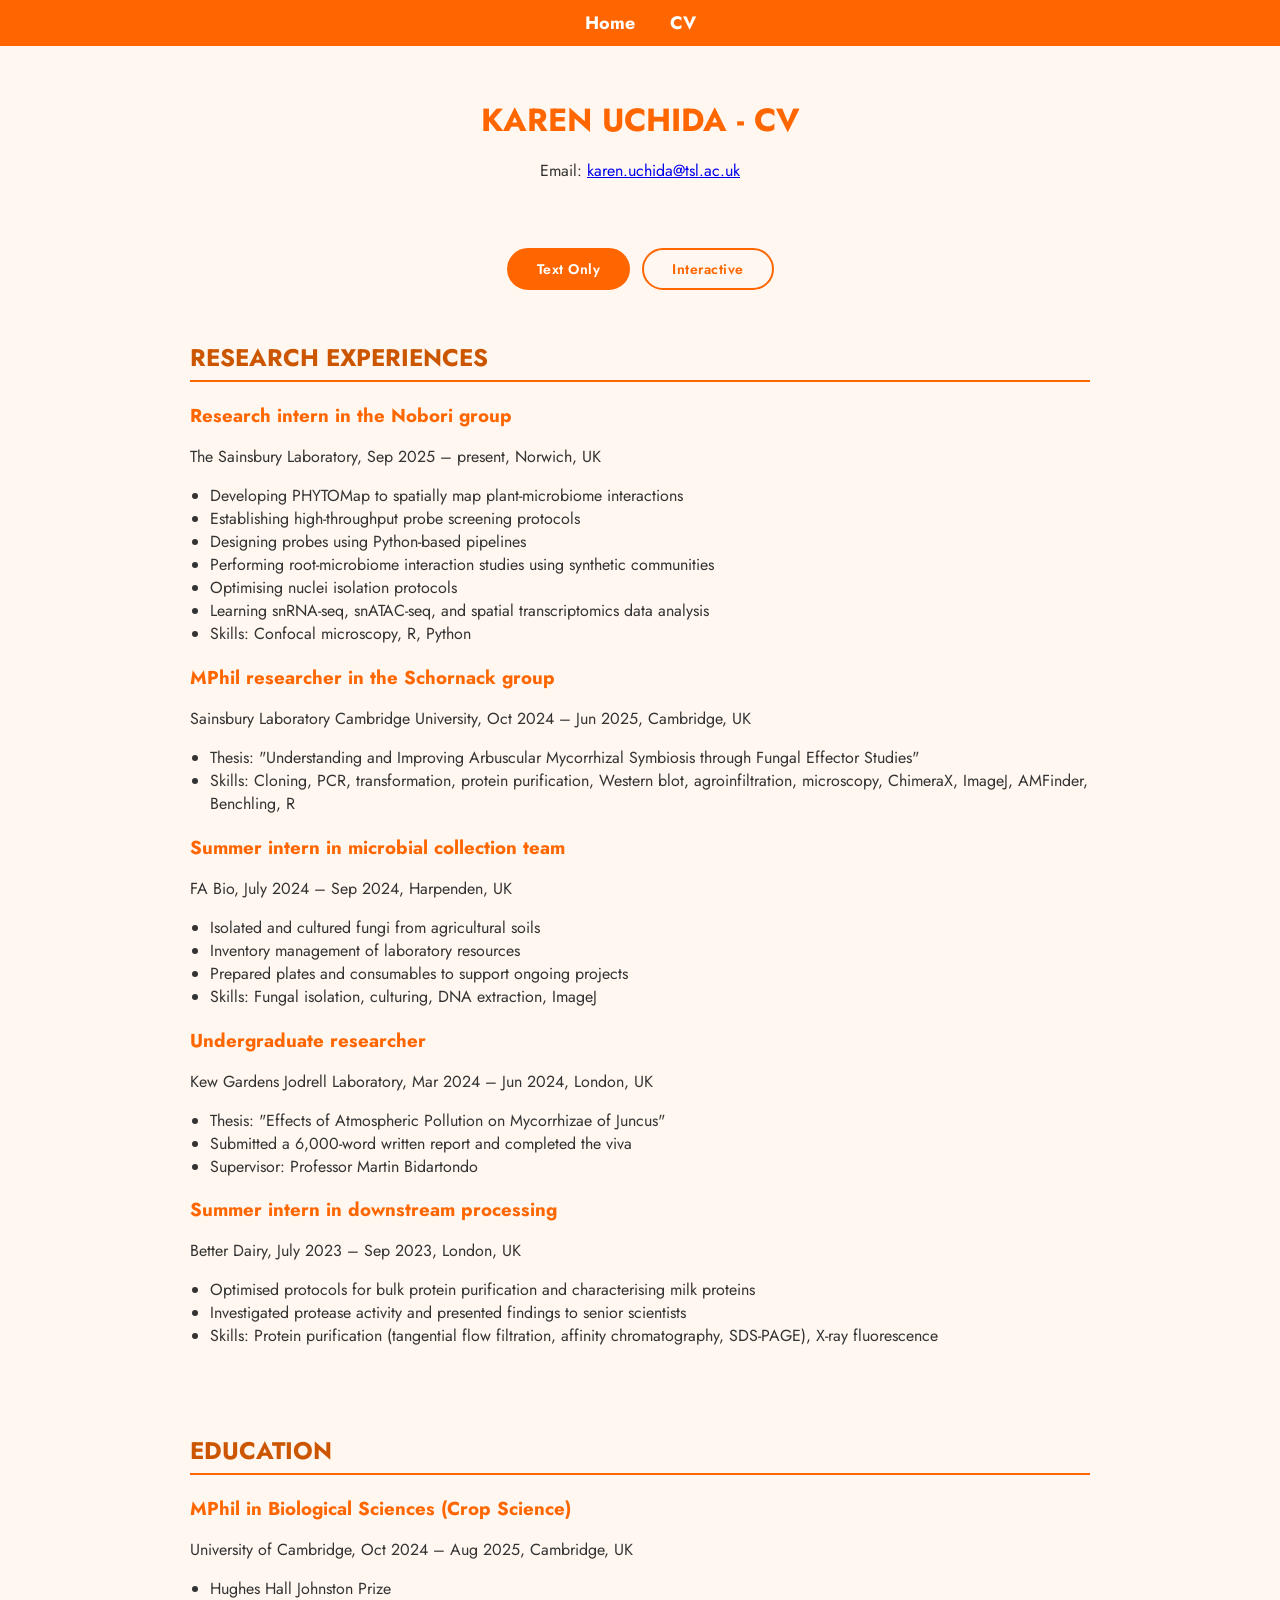
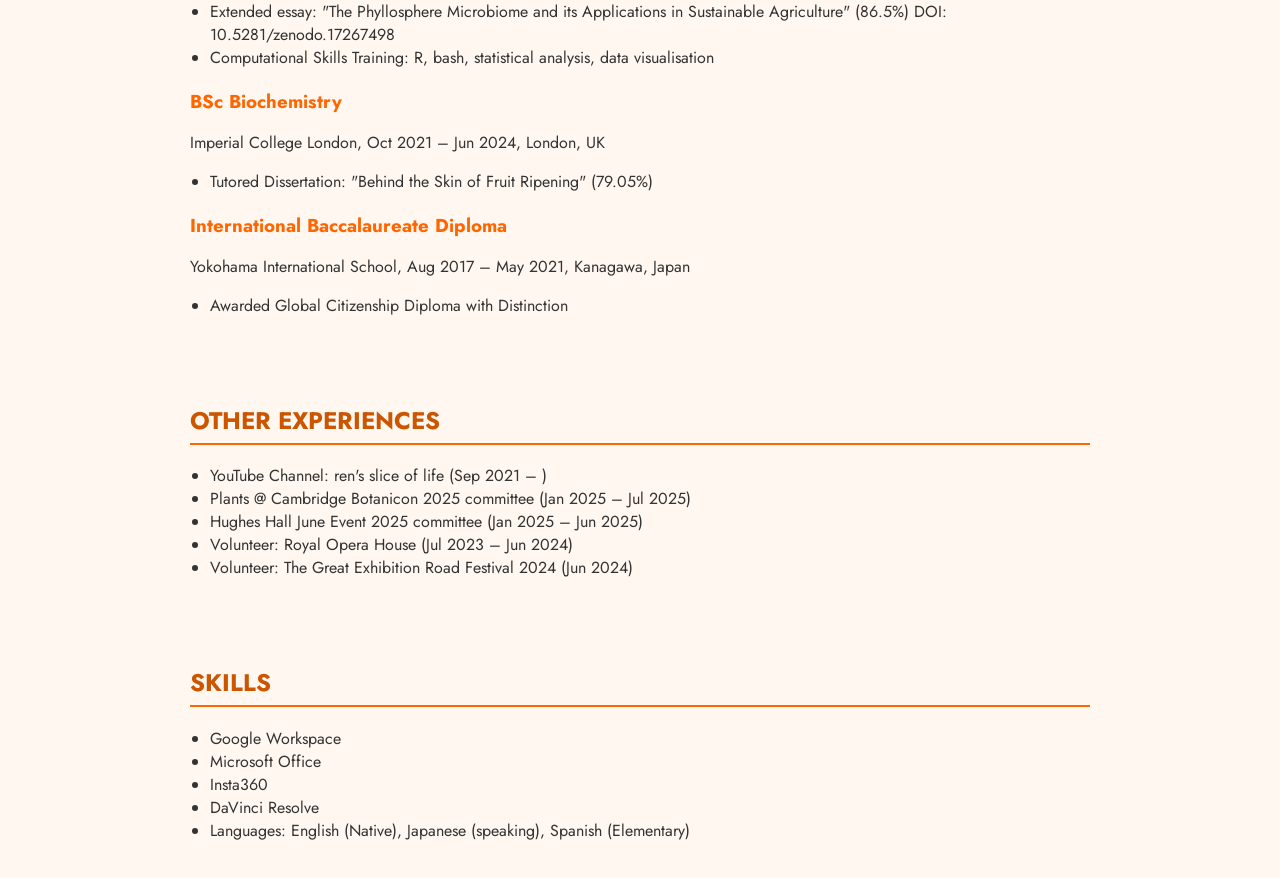
==== commit 16ee663c: "Add toggle views, Jost font, auto-height flip cards - Add Text Only / Interactive toggle buttons - U" ====
--- a/cv.html
+++ b/cv.html
@@ -17,205 +17,323 @@
         <p>Email: <a href="mailto:karen.uchida@tsl.ac.uk">karen.uchida@tsl.ac.uk</a></p>
     </header>
 
-    <!-- ── RESEARCH EXPERIENCES ── -->
-    <section>
-        <h2>RESEARCH EXPERIENCES</h2>
-
-        <div class="timeline">
-
-            <!-- 2025 -->
-            <div class="timeline-year">2025</div>
-
-            <div class="timeline-item">
-                <div class="timeline-dot"></div>
-                <div class="flip-card">
-                    <div class="flip-card-inner">
-                        <div class="flip-card-front">
-                            <!-- Add your photo as images/tsl.jpg -->
-                            <img src="images/tsl.jpg" alt="The Sainsbury Laboratory">
-                        </div>
-                        <div class="flip-card-back">
-                            <h3>Research intern · Nobori group</h3>
-                            <p><em>The Sainsbury Laboratory · Sep 2025–present · Norwich, UK</em></p>
-                            <ul>
-                                <li>Developing PHYTOMap to spatially map plant–microbiome interactions</li>
-                                <li>Establishing high-throughput probe screening protocols</li>
-                                <li>Designing probes using Python-based pipelines</li>
-                                <li>Root–microbiome interaction studies using synthetic communities</li>
-                                <li>Optimising nuclei isolation protocols</li>
-                                <li>Learning snRNA-seq, snATAC-seq, and spatial transcriptomics analysis</li>
-                                <li><strong>Skills:</strong> Confocal microscopy, R, Python</li>
-                            </ul>
-                        </div>
-                    </div>
-                </div>
+    <!-- Toggle buttons -->
+    <div class="cv-toggle-bar">
+        <button id="btn-text" class="cv-btn active" onclick="showView('text')">Text Only</button>
+        <button id="btn-interactive" class="cv-btn" onclick="showView('interactive')">Interactive</button>
+    </div>
+
+    <!-- ════════════════════════════════════════
+         TEXT ONLY VIEW
+    ════════════════════════════════════════ -->
+    <div id="view-text">
+
+        <section>
+            <h2>RESEARCH EXPERIENCES</h2>
+
+            <h3>Research intern in the Nobori group</h3>
+            <p>The Sainsbury Laboratory, Sep 2025 – present, Norwich, UK</p>
+            <ul>
+                <li>Developing PHYTOMap to spatially map plant-microbiome interactions</li>
+                <li>Establishing high-throughput probe screening protocols</li>
+                <li>Designing probes using Python-based pipelines</li>
+                <li>Performing root-microbiome interaction studies using synthetic communities</li>
+                <li>Optimising nuclei isolation protocols</li>
+                <li>Learning snRNA-seq, snATAC-seq, and spatial transcriptomics data analysis</li>
+                <li>Skills: Confocal microscopy, R, Python</li>
+            </ul>
+
+            <h3>MPhil researcher in the Schornack group</h3>
+            <p>Sainsbury Laboratory Cambridge University, Oct 2024 – Jun 2025, Cambridge, UK</p>
+            <ul>
+                <li>Thesis: "Understanding and Improving Arbuscular Mycorrhizal Symbiosis through Fungal Effector Studies"</li>
+                <li>Skills: Cloning, PCR, transformation, protein purification, Western blot, agroinfiltration, microscopy, ChimeraX, ImageJ, AMFinder, Benchling, R</li>
+            </ul>
+
+            <h3>Summer intern in microbial collection team</h3>
+            <p>FA Bio, July 2024 – Sep 2024, Harpenden, UK</p>
+            <ul>
+                <li>Isolated and cultured fungi from agricultural soils</li>
+                <li>Inventory management of laboratory resources</li>
+                <li>Prepared plates and consumables to support ongoing projects</li>
+                <li>Skills: Fungal isolation, culturing, DNA extraction, ImageJ</li>
+            </ul>
+
+            <h3>Undergraduate researcher</h3>
+            <p>Kew Gardens Jodrell Laboratory, Mar 2024 – Jun 2024, London, UK</p>
+            <ul>
+                <li>Thesis: "Effects of Atmospheric Pollution on Mycorrhizae of Juncus"</li>
+                <li>Submitted a 6,000-word written report and completed the viva</li>
+                <li>Supervisor: Professor Martin Bidartondo</li>
+            </ul>
+
+            <h3>Summer intern in downstream processing</h3>
+            <p>Better Dairy, July 2023 – Sep 2023, London, UK</p>
+            <ul>
+                <li>Optimised protocols for bulk protein purification and characterising milk proteins</li>
+                <li>Investigated protease activity and presented findings to senior scientists</li>
+                <li>Skills: Protein purification (tangential flow filtration, affinity chromatography, SDS-PAGE), X-ray fluorescence</li>
+            </ul>
+        </section>
+
+        <section>
+            <h2>EDUCATION</h2>
+
+            <h3>MPhil in Biological Sciences (Crop Science)</h3>
+            <p>University of Cambridge, Oct 2024 – Aug 2025, Cambridge, UK</p>
+            <ul>
+                <li>Hughes Hall Johnston Prize</li>
+                <li>Extended essay: "The Phyllosphere Microbiome and its Applications in Sustainable Agriculture" (86.5%) DOI: 10.5281/zenodo.17267498</li>
+                <li>Computational Skills Training: R, bash, statistical analysis, data visualisation</li>
+            </ul>
+
+            <h3>BSc Biochemistry</h3>
+            <p>Imperial College London, Oct 2021 – Jun 2024, London, UK</p>
+            <ul>
+                <li>Tutored Dissertation: "Behind the Skin of Fruit Ripening" (79.05%)</li>
+            </ul>
+
+            <h3>International Baccalaureate Diploma</h3>
+            <p>Yokohama International School, Aug 2017 – May 2021, Kanagawa, Japan</p>
+            <ul>
+                <li>Awarded Global Citizenship Diploma with Distinction</li>
+            </ul>
+        </section>
+
+        <section>
+            <h2>OTHER EXPERIENCES</h2>
+            <ul>
+                <li>YouTube Channel: ren's slice of life (Sep 2021 – )</li>
+                <li>Plants @ Cambridge Botanicon 2025 committee (Jan 2025 – Jul 2025)</li>
+                <li>Hughes Hall June Event 2025 committee (Jan 2025 – Jun 2025)</li>
+                <li>Volunteer: Royal Opera House (Jul 2023 – Jun 2024)</li>
+                <li>Volunteer: The Great Exhibition Road Festival 2024 (Jun 2024)</li>
+            </ul>
+        </section>
+
+        <section>
+            <h2>SKILLS</h2>
+            <ul>
+                <li>Google Workspace</li>
+                <li>Microsoft Office</li>
+                <li>Insta360</li>
+                <li>DaVinci Resolve</li>
+                <li>Languages: English (Native), Japanese (speaking), Spanish (Elementary)</li>
+            </ul>
+        </section>
+
+    </div><!-- end #view-text -->
+
+
+    <!-- ════════════════════════════════════════
+         INTERACTIVE VIEW
+    ════════════════════════════════════════ -->
+    <div id="view-interactive" style="display:none">
+
+        <!-- ── RESEARCH EXPERIENCES ── -->
+        <section>
+            <h2>RESEARCH EXPERIENCES</h2>
+
+            <div class="timeline">
+
+                <div class="timeline-year">2025</div>
+
+                <div class="timeline-item">
+                    <div class="timeline-dot"></div>
+                    <div class="flip-card">
+                        <div class="flip-card-inner">
+                            <div class="flip-card-front">
+                                <!-- Save your photo as images/tsl.jpg -->
+                                <img src="images/tsl.jpg" alt="The Sainsbury Laboratory">
+                            </div>
+                            <div class="flip-card-back">
+                                <h3>Research intern · Nobori group</h3>
+                                <p><em>The Sainsbury Laboratory · Sep 2025–present · Norwich, UK</em></p>
+                                <ul>
+                                    <li>Developing PHYTOMap to spatially map plant–microbiome interactions</li>
+                                    <li>Establishing high-throughput probe screening protocols</li>
+                                    <li>Designing probes using Python-based pipelines</li>
+                                    <li>Root–microbiome interaction studies using synthetic communities</li>
+                                    <li>Optimising nuclei isolation protocols</li>
+                                    <li>Learning snRNA-seq, snATAC-seq, and spatial transcriptomics analysis</li>
+                                    <li><strong>Skills:</strong> Confocal microscopy, R, Python</li>
+                                </ul>
+                            </div>
+                        </div>
+                    </div>
+                </div>
+
+                <div class="timeline-year">2024</div>
+
+                <div class="timeline-item">
+                    <div class="timeline-dot"></div>
+                    <div class="flip-card">
+                        <div class="flip-card-inner">
+                            <div class="flip-card-front">
+                                <!-- Save your photo as images/slcu.jpg -->
+                                <img src="images/slcu.jpg" alt="Sainsbury Laboratory Cambridge University">
+                            </div>
+                            <div class="flip-card-back">
+                                <h3>MPhil researcher · Schornack group</h3>
+                                <p><em>Sainsbury Laboratory Cambridge University · Oct 2024–Jun 2025 · Cambridge, UK</em></p>
+                                <ul>
+                                    <li>Thesis: "Understanding and Improving Arbuscular Mycorrhizal Symbiosis through Fungal Effector Studies"</li>
+                                    <li><strong>Skills:</strong> Cloning, PCR, transformation, protein purification, Western blot, agroinfiltration, microscopy, ChimeraX, ImageJ, AMFinder, Benchling, R</li>
+                                </ul>
+                            </div>
+                        </div>
+                    </div>
+                </div>
+
+                <div class="timeline-item">
+                    <div class="timeline-dot"></div>
+                    <div class="flip-card">
+                        <div class="flip-card-inner">
+                            <div class="flip-card-front">
+                                <!-- Save your photo as images/fabio.jpg -->
+                                <img src="images/fabio.jpg" alt="FA Bio">
+                            </div>
+                            <div class="flip-card-back">
+                                <h3>Summer intern · Microbial collection team</h3>
+                                <p><em>FA Bio · Jul–Sep 2024 · Harpenden, UK</em></p>
+                                <ul>
+                                    <li>Isolated and cultured fungi from agricultural soils</li>
+                                    <li>Inventory management of laboratory resources</li>
+                                    <li>Prepared plates and consumables to support ongoing projects</li>
+                                    <li><strong>Skills:</strong> Fungal isolation, culturing, DNA extraction, ImageJ</li>
+                                </ul>
+                            </div>
+                        </div>
+                    </div>
+                </div>
+
+                <div class="timeline-item">
+                    <div class="timeline-dot"></div>
+                    <div class="flip-card">
+                        <div class="flip-card-inner">
+                            <div class="flip-card-front">
+                                <!-- Save your photo as images/kew.jpg -->
+                                <img src="images/kew.jpg" alt="Kew Gardens Jodrell Laboratory">
+                            </div>
+                            <div class="flip-card-back">
+                                <h3>Undergraduate researcher</h3>
+                                <p><em>Kew Gardens Jodrell Laboratory · Mar–Jun 2024 · London, UK</em></p>
+                                <ul>
+                                    <li>Thesis: "Effects of Atmospheric Pollution on Mycorrhizae of Juncus"</li>
+                                    <li>Submitted a 6,000-word written report and completed the viva</li>
+                                    <li>Supervisor: Professor Martin Bidartondo</li>
+                                </ul>
+                            </div>
+                        </div>
+                    </div>
+                </div>
+
+                <div class="timeline-year">2023</div>
+
+                <div class="timeline-item">
+                    <div class="timeline-dot"></div>
+                    <div class="flip-card">
+                        <div class="flip-card-inner">
+                            <div class="flip-card-front">
+                                <!-- Save your photo as images/betterdairy.jpg -->
+                                <img src="images/betterdairy.jpg" alt="Better Dairy">
+                            </div>
+                            <div class="flip-card-back">
+                                <h3>Summer intern · Downstream processing</h3>
+                                <p><em>Better Dairy · Jul–Sep 2023 · London, UK</em></p>
+                                <ul>
+                                    <li>Optimised protocols for bulk protein purification and characterising milk proteins</li>
+                                    <li>Investigated protease activity and presented findings to senior scientists</li>
+                                    <li><strong>Skills:</strong> Protein purification (tangential flow filtration, affinity chromatography, SDS-PAGE), X-ray fluorescence</li>
+                                </ul>
+                            </div>
+                        </div>
+                    </div>
+                </div>
+
+            </div><!-- end .timeline -->
+        </section>
+
+        <!-- ── EDUCATION ── -->
+        <section>
+            <h2>EDUCATION</h2>
+
+            <div class="timeline">
+
+                <div class="timeline-year">2024</div>
+                <div class="timeline-item">
+                    <div class="timeline-dot"></div>
+                    <div class="edu-card">
+                        <h3>MPhil in Biological Sciences (Crop Science)</h3>
+                        <p class="edu-place">University of Cambridge · Oct 2024 – Aug 2025 · Cambridge, UK</p>
+                        <ul>
+                            <li>Hughes Hall Johnston Prize</li>
+                            <li>Extended essay: "The Phyllosphere Microbiome and its Applications in Sustainable Agriculture" (86.5%)</li>
+                            <li>Computational Skills Training: R, bash, statistical analysis, data visualisation</li>
+                        </ul>
+                    </div>
+                </div>
+
+                <div class="timeline-year">2021</div>
+                <div class="timeline-item">
+                    <div class="timeline-dot"></div>
+                    <div class="edu-card">
+                        <h3>BSc Biochemistry</h3>
+                        <p class="edu-place">Imperial College London · Oct 2021 – Jun 2024 · London, UK</p>
+                        <ul>
+                            <li>Tutored Dissertation: "Behind the Skin of Fruit Ripening" (79.05%)</li>
+                        </ul>
+                    </div>
+                </div>
+
+                <div class="timeline-year">2017</div>
+                <div class="timeline-item">
+                    <div class="timeline-dot"></div>
+                    <div class="edu-card">
+                        <h3>International Baccalaureate Diploma</h3>
+                        <p class="edu-place">Yokohama International School · Aug 2017 – May 2021 · Kanagawa, Japan</p>
+                        <ul>
+                            <li>Awarded Global Citizenship Diploma with Distinction</li>
+                        </ul>
+                    </div>
+                </div>
+
             </div>
-
-            <!-- 2024 -->
-            <div class="timeline-year">2024</div>
-
-            <div class="timeline-item">
-                <div class="timeline-dot"></div>
-                <div class="flip-card">
-                    <div class="flip-card-inner">
-                        <div class="flip-card-front">
-                            <!-- Add your photo as images/slcu.jpg -->
-                            <img src="images/slcu.jpg" alt="Sainsbury Laboratory Cambridge University">
-                        </div>
-                        <div class="flip-card-back">
-                            <h3>MPhil researcher · Schornack group</h3>
-                            <p><em>Sainsbury Laboratory Cambridge University · Oct 2024–Jun 2025 · Cambridge, UK</em></p>
-                            <ul>
-                                <li>Thesis: "Understanding and Improving Arbuscular Mycorrhizal Symbiosis through Fungal Effector Studies"</li>
-                                <li><strong>Skills:</strong> Cloning, PCR, transformation, protein purification, Western blot, agroinfiltration, microscopy, ChimeraX, ImageJ, AMFinder, Benchling, R</li>
-                            </ul>
-                        </div>
-                    </div>
-                </div>
-            </div>
-
-            <div class="timeline-item">
-                <div class="timeline-dot"></div>
-                <div class="flip-card">
-                    <div class="flip-card-inner">
-                        <div class="flip-card-front">
-                            <!-- Add your photo as images/fabio.jpg -->
-                            <img src="images/fabio.jpg" alt="FA Bio">
-                        </div>
-                        <div class="flip-card-back">
-                            <h3>Summer intern · Microbial collection team</h3>
-                            <p><em>FA Bio · Jul–Sep 2024 · Harpenden, UK</em></p>
-                            <ul>
-                                <li>Isolated and cultured fungi from agricultural soils</li>
-                                <li>Inventory management of laboratory resources</li>
-                                <li>Prepared plates and consumables to support ongoing projects</li>
-                                <li><strong>Skills:</strong> Fungal isolation, culturing, DNA extraction, ImageJ</li>
-                            </ul>
-                        </div>
-                    </div>
-                </div>
-            </div>
-
-            <div class="timeline-item">
-                <div class="timeline-dot"></div>
-                <div class="flip-card">
-                    <div class="flip-card-inner">
-                        <div class="flip-card-front">
-                            <!-- Add your photo as images/kew.jpg -->
-                            <img src="images/kew.jpg" alt="Kew Gardens Jodrell Laboratory">
-                        </div>
-                        <div class="flip-card-back">
-                            <h3>Undergraduate researcher</h3>
-                            <p><em>Kew Gardens Jodrell Laboratory · Mar–Jun 2024 · London, UK</em></p>
-                            <ul>
-                                <li>Thesis: "Effects of Atmospheric Pollution on Mycorrhizae of Juncus"</li>
-                                <li>Submitted a 6,000-word written report and completed the viva</li>
-                                <li>Supervisor: Professor Martin Bidartondo</li>
-                            </ul>
-                        </div>
-                    </div>
-                </div>
-            </div>
-
-            <!-- 2023 -->
-            <div class="timeline-year">2023</div>
-
-            <div class="timeline-item">
-                <div class="timeline-dot"></div>
-                <div class="flip-card">
-                    <div class="flip-card-inner">
-                        <div class="flip-card-front">
-                            <!-- Add your photo as images/betterdairy.jpg -->
-                            <img src="images/betterdairy.jpg" alt="Better Dairy">
-                        </div>
-                        <div class="flip-card-back">
-                            <h3>Summer intern · Downstream processing</h3>
-                            <p><em>Better Dairy · Jul–Sep 2023 · London, UK</em></p>
-                            <ul>
-                                <li>Optimised protocols for bulk protein purification and characterising milk proteins</li>
-                                <li>Investigated protease activity and presented findings to senior scientists</li>
-                                <li><strong>Skills:</strong> Protein purification (tangential flow filtration, affinity chromatography, SDS-PAGE), X-ray fluorescence</li>
-                            </ul>
-                        </div>
-                    </div>
-                </div>
-            </div>
-
-        </div><!-- end .timeline -->
-    </section>
-
-    <!-- ── EDUCATION ── -->
-    <section>
-        <h2>EDUCATION</h2>
-
-        <div class="timeline">
-
-            <div class="timeline-year">2024</div>
-
-            <div class="timeline-item">
-                <div class="timeline-dot"></div>
-                <div class="edu-card">
-                    <h3>MPhil in Biological Sciences (Crop Science)</h3>
-                    <p class="edu-place">University of Cambridge · Oct 2024 – Aug 2025 · Cambridge, UK</p>
-                    <ul>
-                        <li>Hughes Hall Johnston Prize</li>
-                        <li>Extended essay: "The Phyllosphere Microbiome and its Applications in Sustainable Agriculture" (86.5%)</li>
-                        <li>Computational Skills Training: R, bash, statistical analysis, data visualisation</li>
-                    </ul>
-                </div>
-            </div>
-
-            <div class="timeline-year">2021</div>
-
-            <div class="timeline-item">
-                <div class="timeline-dot"></div>
-                <div class="edu-card">
-                    <h3>BSc Biochemistry</h3>
-                    <p class="edu-place">Imperial College London · Oct 2021 – Jun 2024 · London, UK</p>
-                    <ul>
-                        <li>Tutored Dissertation: "Behind the Skin of Fruit Ripening" (79.05%)</li>
-                    </ul>
-                </div>
-            </div>
-
-            <div class="timeline-year">2017</div>
-
-            <div class="timeline-item">
-                <div class="timeline-dot"></div>
-                <div class="edu-card">
-                    <h3>International Baccalaureate Diploma</h3>
-                    <p class="edu-place">Yokohama International School · Aug 2017 – May 2021 · Kanagawa, Japan</p>
-                    <ul>
-                        <li>Awarded Global Citizenship Diploma with Distinction</li>
-                    </ul>
-                </div>
-            </div>
-
-        </div>
-    </section>
-
-    <!-- ── OTHER EXPERIENCES ── -->
-    <section>
-        <h2>OTHER EXPERIENCES</h2>
-        <ul>
-            <li>YouTube Channel: ren's slice of life (Sep 2021 – )</li>
-            <li>Plants @ Cambridge Botanicon 2025 committee (Jan 2025 – Jul 2025)</li>
-            <li>Hughes Hall June Event 2025 committee (Jan 2025 – Jun 2025)</li>
-            <li>Volunteer: Royal Opera House (Jul 2023 – Jun 2024)</li>
-            <li>Volunteer: The Great Exhibition Road Festival 2024 (Jun 2024)</li>
-        </ul>
-    </section>
-
-    <!-- ── SKILLS ── -->
-    <section>
-        <h2>SKILLS</h2>
-        <ul>
-            <li>Google Workspace</li>
-            <li>Microsoft Office</li>
-            <li>Insta360</li>
-            <li>DaVinci Resolve</li>
-            <li>Languages: English (Native), Japanese (speaking), Spanish (Elementary)</li>
-        </ul>
-    </section>
+        </section>
+
+        <!-- ── OTHER EXPERIENCES ── -->
+        <section>
+            <h2>OTHER EXPERIENCES</h2>
+            <ul>
+                <li>YouTube Channel: ren's slice of life (Sep 2021 – )</li>
+                <li>Plants @ Cambridge Botanicon 2025 committee (Jan 2025 – Jul 2025)</li>
+                <li>Hughes Hall June Event 2025 committee (Jan 2025 – Jun 2025)</li>
+                <li>Volunteer: Royal Opera House (Jul 2023 – Jun 2024)</li>
+                <li>Volunteer: The Great Exhibition Road Festival 2024 (Jun 2024)</li>
+            </ul>
+        </section>
+
+        <!-- ── SKILLS ── -->
+        <section>
+            <h2>SKILLS</h2>
+            <ul>
+                <li>Google Workspace</li>
+                <li>Microsoft Office</li>
+                <li>Insta360</li>
+                <li>DaVinci Resolve</li>
+                <li>Languages: English (Native), Japanese (speaking), Spanish (Elementary)</li>
+            </ul>
+        </section>
+
+    </div><!-- end #view-interactive -->
+
+    <script>
+        function showView(view) {
+            document.getElementById('view-text').style.display        = view === 'text'        ? 'block' : 'none';
+            document.getElementById('view-interactive').style.display = view === 'interactive' ? 'block' : 'none';
+            document.getElementById('btn-text').classList.toggle('active',        view === 'text');
+            document.getElementById('btn-interactive').classList.toggle('active', view === 'interactive');
+        }
+    </script>
 </body>
 </html>
--- a/style.css
+++ b/style.css
@@ -1,6 +1,9 @@
+/* Google Fonts – Jost is the closest web font to Century Gothic */
+@import url('https://fonts.googleapis.com/css2?family=Jost:wght@300;400;500;600;700&display=swap');
+
 /* Font and layout */
 body {
-    font-family: "Century Gothic", Arial, sans-serif;
+    font-family: "Jost", "Century Gothic", "Trebuchet MS", Arial, sans-serif;
     background-color: #fff7f0;
     color: #333;
     margin: 0;
@@ -110,18 +113,44 @@
     letter-spacing: 0.5px;
 }
 
+/* ── CV TOGGLE BUTTONS ── */
+.cv-toggle-bar {
+    display: flex;
+    justify-content: center;
+    gap: 12px;
+    padding: 20px 0 0;
+}
+
+.cv-btn {
+    font-family: "Jost", "Century Gothic", Arial, sans-serif;
+    font-size: 14px;
+    font-weight: 600;
+    letter-spacing: 0.5px;
+    padding: 9px 28px;
+    border: 2px solid #ff6600;
+    border-radius: 25px;
+    background: transparent;
+    color: #ff6600;
+    cursor: pointer;
+    transition: background 0.2s, color 0.2s;
+}
+
+.cv-btn.active,
+.cv-btn:hover {
+    background: #ff6600;
+    color: #fff;
+}
+
 /* ── FLIP CARDS ── */
 .flip-card {
     width: 100%;
     max-width: 700px;
-    height: 220px;
     perspective: 1400px;
 }
 
 .flip-card-inner {
     position: relative;
     width: 100%;
-    height: 100%;
     transition: transform 0.7s cubic-bezier(0.4, 0.2, 0.2, 1);
     transform-style: preserve-3d;
 }
@@ -130,44 +159,46 @@
     transform: rotateY(180deg);
 }
 
-.flip-card-front,
-.flip-card-back {
-    position: absolute;
-    width: 100%;
-    height: 100%;
+/* Front: sits in normal flow, height = image height */
+.flip-card-front {
+    position: relative;
+    width: 100%;
     backface-visibility: hidden;
     -webkit-backface-visibility: hidden;
     border-radius: 12px;
     overflow: hidden;
     box-shadow: 0 4px 18px rgba(0, 0, 0, 0.12);
-}
-
-/* Front: image only, covers full card */
-.flip-card-front {
     background: #ffe0cc;
+    min-height: 180px;
 }
 
 .flip-card-front img {
     width: 100%;
+    height: auto;
+    display: block;
+}
+
+/* Back: overlays front, same dimensions */
+.flip-card-back {
+    position: absolute;
+    top: 0;
+    left: 0;
+    width: 100%;
     height: 100%;
-    object-fit: cover;
-    display: block;
-}
-
-/* Back: orange gradient, all details */
-.flip-card-back {
+    backface-visibility: hidden;
+    -webkit-backface-visibility: hidden;
+    border-radius: 12px;
+    overflow-y: auto;
+    box-shadow: 0 4px 18px rgba(0, 0, 0, 0.12);
     background: linear-gradient(135deg, #ff6600 0%, #cc4400 100%);
     color: #fff;
-    font-family: "Century Gothic", Arial, sans-serif;
     transform: rotateY(180deg);
     padding: 18px 22px;
-    overflow-y: auto;
     box-sizing: border-box;
 }
 
 .flip-card-back h3 {
     color: #fff;
-    font-family: "Century Gothic", Arial, sans-serif;
     margin: 0 0 6px 0;
     font-size: 14px;
 }
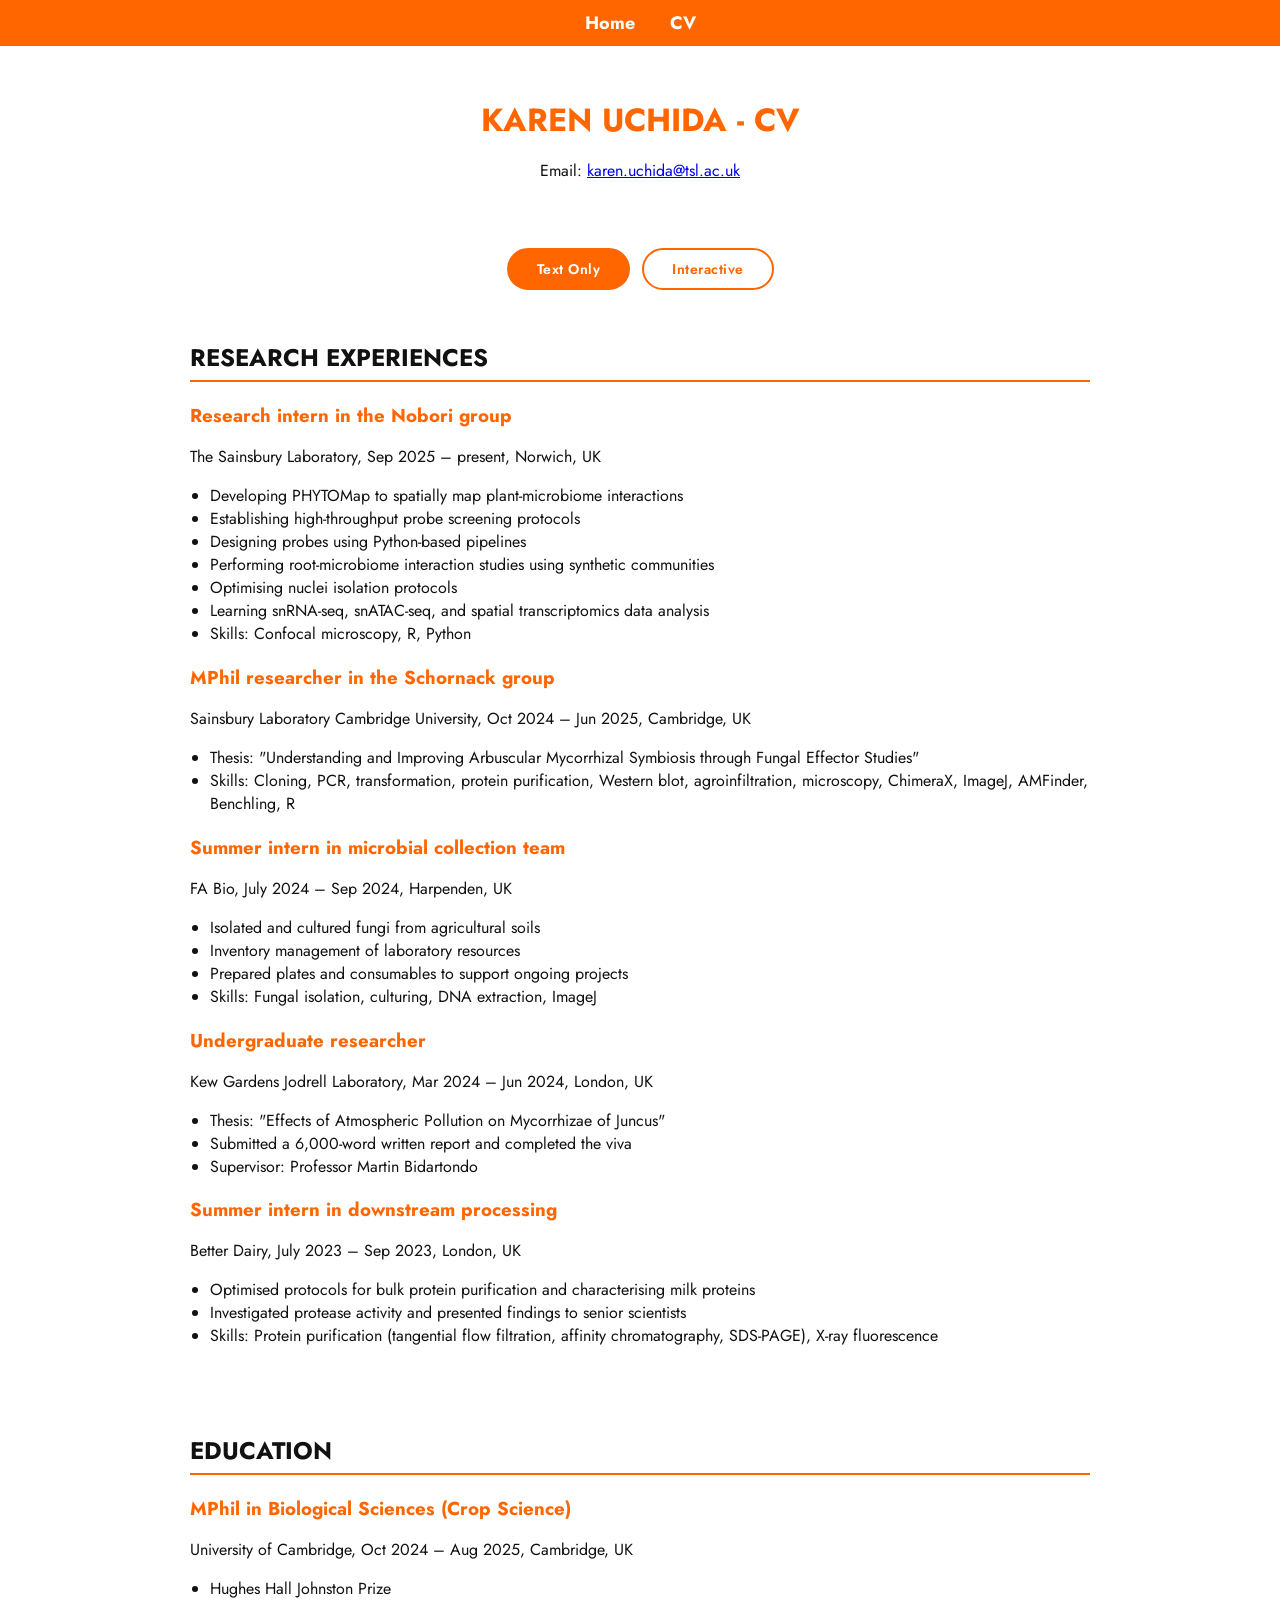
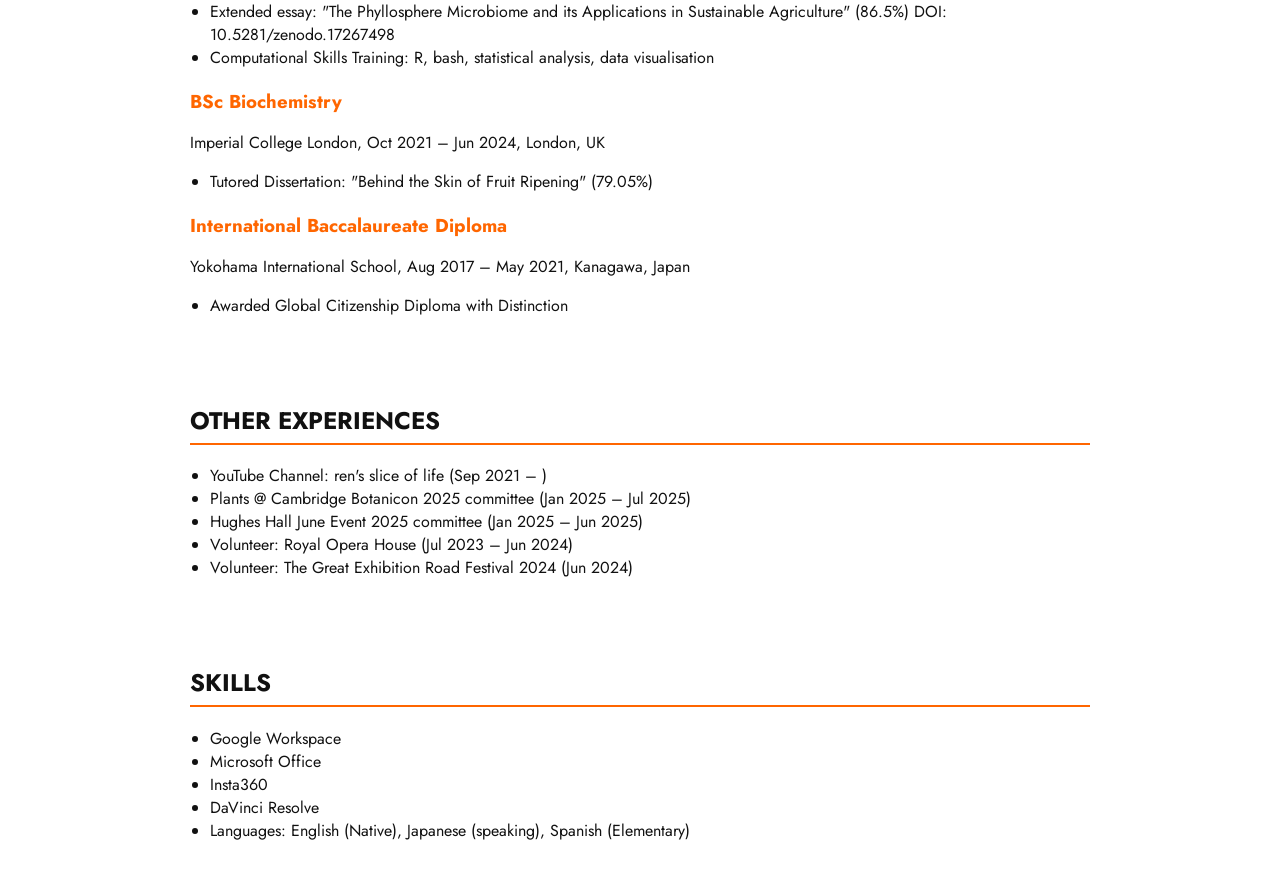
==== commit 2ce20b83: "Test" ====
--- a/cv.html
+++ b/cv.html
@@ -148,7 +148,7 @@
                             </div>
                             <div class="flip-card-back">
                                 <h3>Research intern · Nobori group</h3>
-                                <p><em>The Sainsbury Laboratory · Sep 2025–present · Norwich, UK</em></p>
+                                <p class="card-place">The Sainsbury Laboratory · Sep 2025–present · Norwich, UK</p>
                                 <ul>
                                     <li>Developing PHYTOMap to spatially map plant–microbiome interactions</li>
                                     <li>Establishing high-throughput probe screening protocols</li>
@@ -175,7 +175,7 @@
                             </div>
                             <div class="flip-card-back">
                                 <h3>MPhil researcher · Schornack group</h3>
-                                <p><em>Sainsbury Laboratory Cambridge University · Oct 2024–Jun 2025 · Cambridge, UK</em></p>
+                                <p class="card-place">Sainsbury Laboratory Cambridge University · Oct 2024–Jun 2025 · Cambridge, UK</p>
                                 <ul>
                                     <li>Thesis: "Understanding and Improving Arbuscular Mycorrhizal Symbiosis through Fungal Effector Studies"</li>
                                     <li><strong>Skills:</strong> Cloning, PCR, transformation, protein purification, Western blot, agroinfiltration, microscopy, ChimeraX, ImageJ, AMFinder, Benchling, R</li>
@@ -195,7 +195,7 @@
                             </div>
                             <div class="flip-card-back">
                                 <h3>Summer intern · Microbial collection team</h3>
-                                <p><em>FA Bio · Jul–Sep 2024 · Harpenden, UK</em></p>
+                                <p class="card-place">FA Bio · Jul–Sep 2024 · Harpenden, UK</p>
                                 <ul>
                                     <li>Isolated and cultured fungi from agricultural soils</li>
                                     <li>Inventory management of laboratory resources</li>
@@ -217,7 +217,7 @@
                             </div>
                             <div class="flip-card-back">
                                 <h3>Undergraduate researcher</h3>
-                                <p><em>Kew Gardens Jodrell Laboratory · Mar–Jun 2024 · London, UK</em></p>
+                                <p class="card-place">Kew Gardens Jodrell Laboratory · Mar–Jun 2024 · London, UK</p>
                                 <ul>
                                     <li>Thesis: "Effects of Atmospheric Pollution on Mycorrhizae of Juncus"</li>
                                     <li>Submitted a 6,000-word written report and completed the viva</li>
@@ -240,7 +240,7 @@
                             </div>
                             <div class="flip-card-back">
                                 <h3>Summer intern · Downstream processing</h3>
-                                <p><em>Better Dairy · Jul–Sep 2023 · London, UK</em></p>
+                                <p class="card-place">Better Dairy · Jul–Sep 2023 · London, UK</p>
                                 <ul>
                                     <li>Optimised protocols for bulk protein purification and characterising milk proteins</li>
                                     <li>Investigated protease activity and presented findings to senior scientists</li>
--- a/style.css
+++ b/style.css
@@ -1,18 +1,18 @@
-/* Google Fonts – Jost is the closest web font to Century Gothic */
+/* Google Fonts – Jost as fallback for systems without Century Gothic */
 @import url('https://fonts.googleapis.com/css2?family=Jost:wght@300;400;500;600;700&display=swap');
 
 /* Font and layout */
 body {
-    font-family: "Jost", "Century Gothic", "Trebuchet MS", Arial, sans-serif;
-    background-color: #fff7f0;
-    color: #333;
+    font-family: "Century Gothic", "Trebuchet MS", "Jost", Arial, sans-serif;
+    background-color: #ffffff;
+    color: #111;
     margin: 0;
     padding: 0;
 }
 
 /* Navigation */
 nav {
-    background-color: #ff6600; /* Orange accent */
+    background-color: #ff6600;
     padding: 10px;
     text-align: center;
 }
@@ -36,12 +36,12 @@
 }
 
 h1 {
-    color: #ff6600; /* Orange headers */
+    color: #ff6600;
     margin-bottom: 10px;
 }
 
 h2 {
-    color: #cc5500;
+    color: #111;
     border-bottom: 2px solid #ff6600;
     padding-bottom: 5px;
     margin-top: 30px;
@@ -86,7 +86,7 @@
     margin-bottom: 36px;
 }
 
-/* Solid dot, no ring */
+/* Solid dot on timeline line */
 .timeline-dot {
     position: absolute;
     left: -45px;
@@ -97,7 +97,7 @@
     border-radius: 50%;
 }
 
-/* Year label sitting on the timeline line */
+/* Year label on the timeline */
 .timeline-year {
     position: relative;
     display: inline-block;
@@ -122,7 +122,7 @@
 }
 
 .cv-btn {
-    font-family: "Jost", "Century Gothic", Arial, sans-serif;
+    font-family: "Century Gothic", "Jost", Arial, sans-serif;
     font-size: 14px;
     font-weight: 600;
     letter-spacing: 0.5px;
@@ -143,14 +143,13 @@
 
 /* ── FLIP CARDS ── */
 .flip-card {
-    width: 100%;
-    max-width: 700px;
+    width: fit-content;
     perspective: 1400px;
 }
 
 .flip-card-inner {
     position: relative;
-    width: 100%;
+    width: fit-content;
     transition: transform 0.7s cubic-bezier(0.4, 0.2, 0.2, 1);
     transform-style: preserve-3d;
 }
@@ -159,26 +158,26 @@
     transform: rotateY(180deg);
 }
 
-/* Front: sits in normal flow, height = image height */
+/* Front: sized to the image */
 .flip-card-front {
     position: relative;
-    width: 100%;
     backface-visibility: hidden;
     -webkit-backface-visibility: hidden;
     border-radius: 12px;
     overflow: hidden;
     box-shadow: 0 4px 18px rgba(0, 0, 0, 0.12);
-    background: #ffe0cc;
-    min-height: 180px;
-}
-
+}
+
+/* Horizontal images capped at 10cm wide; vertical images capped at 10cm tall */
 .flip-card-front img {
-    width: 100%;
+    display: block;
+    max-width: 10cm;
+    max-height: 10cm;
+    width: auto;
     height: auto;
-    display: block;
-}
-
-/* Back: overlays front, same dimensions */
+}
+
+/* Back: same style as edu-card */
 .flip-card-back {
     position: absolute;
     top: 0;
@@ -187,33 +186,35 @@
     height: 100%;
     backface-visibility: hidden;
     -webkit-backface-visibility: hidden;
-    border-radius: 12px;
+    border-radius: 0 10px 10px 0;
     overflow-y: auto;
-    box-shadow: 0 4px 18px rgba(0, 0, 0, 0.12);
-    background: linear-gradient(135deg, #ff6600 0%, #cc4400 100%);
-    color: #fff;
+    background: #ffffff;
+    border-left: 4px solid #ff6600;
+    box-shadow: 0 2px 10px rgba(0, 0, 0, 0.07);
+    color: #111;
     transform: rotateY(180deg);
-    padding: 18px 22px;
+    padding: 16px 20px;
     box-sizing: border-box;
 }
 
 .flip-card-back h3 {
-    color: #fff;
+    color: #ff6600;
     margin: 0 0 6px 0;
-    font-size: 14px;
-}
-
-.flip-card-back p {
-    font-size: 12px;
+    font-size: 15px;
+}
+
+/* Dark gray for lab name, date, city */
+.flip-card-back .card-place {
+    color: #666;
+    font-size: 13px;
     margin: 0 0 8px 0;
-    opacity: 0.85;
 }
 
 .flip-card-back ul {
-    font-size: 12px;
+    font-size: 13px;
     padding-left: 16px;
     margin: 0;
-    color: #fff;
+    color: #111;
 }
 
 .flip-card-back li {
@@ -222,7 +223,7 @@
 }
 
 .flip-card-back strong {
-    color: #ffe0cc;
+    color: #ff6600;
 }
 
 /* ── EDUCATION CARDS ── */
@@ -243,7 +244,7 @@
 }
 
 .edu-place {
-    color: #888;
+    color: #666;
     font-size: 13px;
     margin: 0 0 8px 0;
 }
@@ -257,4 +258,4 @@
 .edu-card li {
     margin-bottom: 3px;
     line-height: 1.5;
-}+}
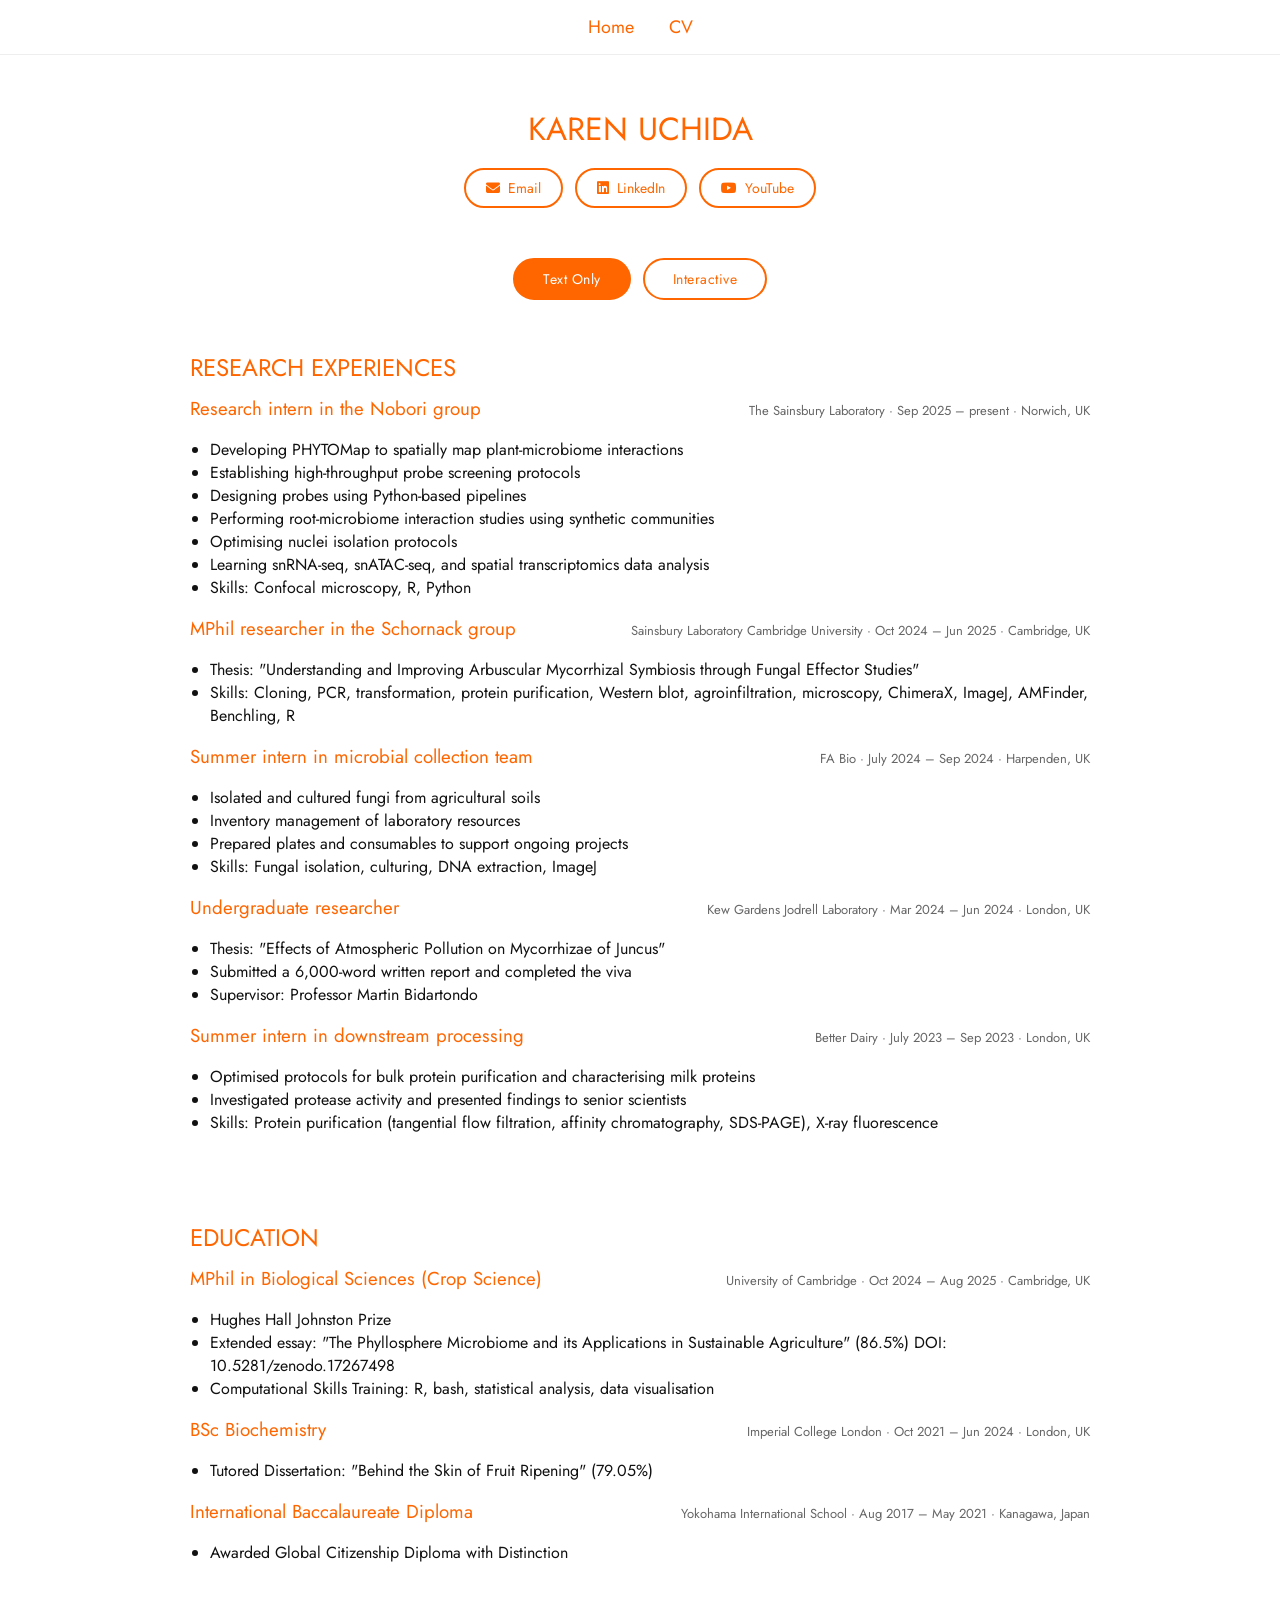
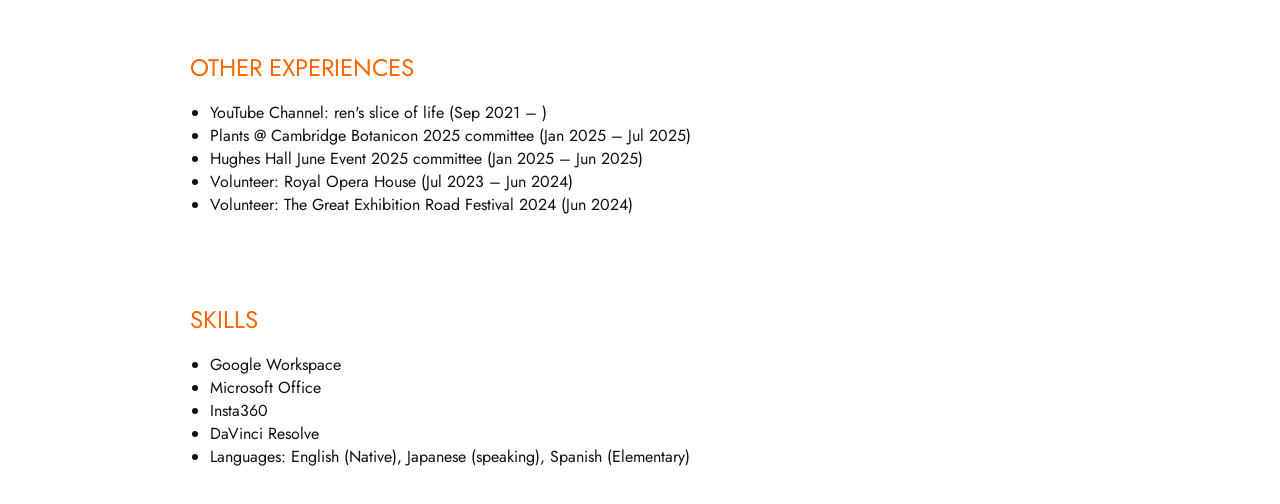
==== commit 4701f305: "Test" ====
--- a/cv.html
+++ b/cv.html
@@ -4,6 +4,7 @@
     <meta charset="UTF-8">
     <title>CV - Karen Uchida</title>
     <link rel="stylesheet" href="style.css">
+    <link rel="stylesheet" href="https://cdnjs.cloudflare.com/ajax/libs/font-awesome/6.5.0/css/all.min.css">
 </head>
 <body>
     <!-- Navigation -->
@@ -13,8 +14,18 @@
     </nav>
 
     <header>
-        <h1>KAREN UCHIDA - CV</h1>
-        <p>Email: <a href="mailto:karen.uchida@tsl.ac.uk">karen.uchida@tsl.ac.uk</a></p>
+        <h1>KAREN UCHIDA</h1>
+        <div class="contact-links">
+            <a href="mailto:karen.uchida@tsl.ac.uk" class="contact-btn">
+                <i class="fa-solid fa-envelope"></i> Email
+            </a>
+            <a href="https://www.linkedin.com/in/karenuchida/" class="contact-btn" target="_blank">
+                <i class="fa-brands fa-linkedin"></i> LinkedIn
+            </a>
+            <a href="https://www.youtube.com/@renssliceoflife" class="contact-btn" target="_blank">
+                <i class="fa-brands fa-youtube"></i> YouTube
+            </a>
+        </div>
     </header>
 
     <!-- Toggle buttons -->
@@ -31,8 +42,10 @@
         <section>
             <h2>RESEARCH EXPERIENCES</h2>
 
-            <h3>Research intern in the Nobori group</h3>
-            <p>The Sainsbury Laboratory, Sep 2025 – present, Norwich, UK</p>
+            <div class="entry-row">
+                <h3>Research intern in the Nobori group</h3>
+                <span class="entry-meta">The Sainsbury Laboratory · Sep 2025 – present · Norwich, UK</span>
+            </div>
             <ul>
                 <li>Developing PHYTOMap to spatially map plant-microbiome interactions</li>
                 <li>Establishing high-throughput probe screening protocols</li>
@@ -43,15 +56,19 @@
                 <li>Skills: Confocal microscopy, R, Python</li>
             </ul>
 
-            <h3>MPhil researcher in the Schornack group</h3>
-            <p>Sainsbury Laboratory Cambridge University, Oct 2024 – Jun 2025, Cambridge, UK</p>
+            <div class="entry-row">
+                <h3>MPhil researcher in the Schornack group</h3>
+                <span class="entry-meta">Sainsbury Laboratory Cambridge University · Oct 2024 – Jun 2025 · Cambridge, UK</span>
+            </div>
             <ul>
                 <li>Thesis: "Understanding and Improving Arbuscular Mycorrhizal Symbiosis through Fungal Effector Studies"</li>
                 <li>Skills: Cloning, PCR, transformation, protein purification, Western blot, agroinfiltration, microscopy, ChimeraX, ImageJ, AMFinder, Benchling, R</li>
             </ul>
 
-            <h3>Summer intern in microbial collection team</h3>
-            <p>FA Bio, July 2024 – Sep 2024, Harpenden, UK</p>
+            <div class="entry-row">
+                <h3>Summer intern in microbial collection team</h3>
+                <span class="entry-meta">FA Bio · July 2024 – Sep 2024 · Harpenden, UK</span>
+            </div>
             <ul>
                 <li>Isolated and cultured fungi from agricultural soils</li>
                 <li>Inventory management of laboratory resources</li>
@@ -59,16 +76,20 @@
                 <li>Skills: Fungal isolation, culturing, DNA extraction, ImageJ</li>
             </ul>
 
-            <h3>Undergraduate researcher</h3>
-            <p>Kew Gardens Jodrell Laboratory, Mar 2024 – Jun 2024, London, UK</p>
+            <div class="entry-row">
+                <h3>Undergraduate researcher</h3>
+                <span class="entry-meta">Kew Gardens Jodrell Laboratory · Mar 2024 – Jun 2024 · London, UK</span>
+            </div>
             <ul>
                 <li>Thesis: "Effects of Atmospheric Pollution on Mycorrhizae of Juncus"</li>
                 <li>Submitted a 6,000-word written report and completed the viva</li>
                 <li>Supervisor: Professor Martin Bidartondo</li>
             </ul>
 
-            <h3>Summer intern in downstream processing</h3>
-            <p>Better Dairy, July 2023 – Sep 2023, London, UK</p>
+            <div class="entry-row">
+                <h3>Summer intern in downstream processing</h3>
+                <span class="entry-meta">Better Dairy · July 2023 – Sep 2023 · London, UK</span>
+            </div>
             <ul>
                 <li>Optimised protocols for bulk protein purification and characterising milk proteins</li>
                 <li>Investigated protease activity and presented findings to senior scientists</li>
@@ -79,22 +100,28 @@
         <section>
             <h2>EDUCATION</h2>
 
-            <h3>MPhil in Biological Sciences (Crop Science)</h3>
-            <p>University of Cambridge, Oct 2024 – Aug 2025, Cambridge, UK</p>
+            <div class="entry-row">
+                <h3>MPhil in Biological Sciences (Crop Science)</h3>
+                <span class="entry-meta">University of Cambridge · Oct 2024 – Aug 2025 · Cambridge, UK</span>
+            </div>
             <ul>
                 <li>Hughes Hall Johnston Prize</li>
                 <li>Extended essay: "The Phyllosphere Microbiome and its Applications in Sustainable Agriculture" (86.5%) DOI: 10.5281/zenodo.17267498</li>
                 <li>Computational Skills Training: R, bash, statistical analysis, data visualisation</li>
             </ul>
 
-            <h3>BSc Biochemistry</h3>
-            <p>Imperial College London, Oct 2021 – Jun 2024, London, UK</p>
+            <div class="entry-row">
+                <h3>BSc Biochemistry</h3>
+                <span class="entry-meta">Imperial College London · Oct 2021 – Jun 2024 · London, UK</span>
+            </div>
             <ul>
                 <li>Tutored Dissertation: "Behind the Skin of Fruit Ripening" (79.05%)</li>
             </ul>
 
-            <h3>International Baccalaureate Diploma</h3>
-            <p>Yokohama International School, Aug 2017 – May 2021, Kanagawa, Japan</p>
+            <div class="entry-row">
+                <h3>International Baccalaureate Diploma</h3>
+                <span class="entry-meta">Yokohama International School · Aug 2017 – May 2021 · Kanagawa, Japan</span>
+            </div>
             <ul>
                 <li>Awarded Global Citizenship Diploma with Distinction</li>
             </ul>
@@ -143,7 +170,6 @@
                     <div class="flip-card">
                         <div class="flip-card-inner">
                             <div class="flip-card-front">
-                                <!-- Save your photo as images/tsl.jpg -->
                                 <img src="images/tsl.jpg" alt="The Sainsbury Laboratory">
                             </div>
                             <div class="flip-card-back">
@@ -170,7 +196,6 @@
                     <div class="flip-card">
                         <div class="flip-card-inner">
                             <div class="flip-card-front">
-                                <!-- Save your photo as images/slcu.jpg -->
                                 <img src="images/slcu.jpg" alt="Sainsbury Laboratory Cambridge University">
                             </div>
                             <div class="flip-card-back">
@@ -190,7 +215,6 @@
                     <div class="flip-card">
                         <div class="flip-card-inner">
                             <div class="flip-card-front">
-                                <!-- Save your photo as images/fabio.jpg -->
                                 <img src="images/fabio.jpg" alt="FA Bio">
                             </div>
                             <div class="flip-card-back">
@@ -212,7 +236,6 @@
                     <div class="flip-card">
                         <div class="flip-card-inner">
                             <div class="flip-card-front">
-                                <!-- Save your photo as images/kew.jpg -->
                                 <img src="images/kew.jpg" alt="Kew Gardens Jodrell Laboratory">
                             </div>
                             <div class="flip-card-back">
@@ -235,7 +258,6 @@
                     <div class="flip-card">
                         <div class="flip-card-inner">
                             <div class="flip-card-front">
-                                <!-- Save your photo as images/betterdairy.jpg -->
                                 <img src="images/betterdairy.jpg" alt="Better Dairy">
                             </div>
                             <div class="flip-card-back">
--- a/style.css
+++ b/style.css
@@ -1,7 +1,7 @@
 /* Google Fonts – Jost as fallback for systems without Century Gothic */
 @import url('https://fonts.googleapis.com/css2?family=Jost:wght@300;400;500;600;700&display=swap');
 
-/* Font and layout */
+/* ── BASE ── */
 body {
     font-family: "Century Gothic", "Trebuchet MS", "Jost", Arial, sans-serif;
     background-color: #ffffff;
@@ -10,26 +10,27 @@
     padding: 0;
 }
 
-/* Navigation */
+/* ── NAVIGATION ── */
 nav {
-    background-color: #ff6600;
-    padding: 10px;
+    background-color: #ffffff;
+    border-bottom: 1px solid #eee;
+    padding: 14px;
     text-align: center;
 }
 
 nav a {
-    color: white;
+    color: #ff6600;
     margin: 0 15px;
     text-decoration: none;
-    font-weight: bold;
+    font-weight: normal;
     font-size: 18px;
 }
 
 nav a:hover {
-    color: #fffdd0;
-}
-
-/* Header */
+    text-decoration: underline;
+}
+
+/* ── HEADER ── */
 header {
     text-align: center;
     padding: 30px;
@@ -37,18 +38,20 @@
 
 h1 {
     color: #ff6600;
+    font-weight: normal;
     margin-bottom: 10px;
 }
 
 h2 {
-    color: #111;
-    border-bottom: 2px solid #ff6600;
-    padding-bottom: 5px;
+    color: #ff6600;
+    font-weight: normal;
     margin-top: 30px;
+    margin-bottom: 10px;
 }
 
 h3 {
     color: #ff6600;
+    font-weight: normal;
     margin-bottom: 5px;
 }
 
@@ -61,6 +64,56 @@
 ul {
     list-style-type: disc;
     padding-left: 20px;
+}
+
+/* ── CONTACT BUTTONS ── */
+.contact-links {
+    display: flex;
+    justify-content: center;
+    gap: 12px;
+    flex-wrap: wrap;
+    margin-top: 16px;
+}
+
+.contact-btn {
+    display: inline-flex;
+    align-items: center;
+    gap: 8px;
+    padding: 8px 20px;
+    border: 2px solid #ff6600;
+    border-radius: 25px;
+    background: transparent;
+    color: #ff6600;
+    text-decoration: none;
+    font-size: 14px;
+    font-family: "Century Gothic", "Jost", Arial, sans-serif;
+    transition: background 0.2s, color 0.2s;
+}
+
+.contact-btn:hover {
+    background: #ff6600;
+    color: #fff;
+}
+
+/* ── TEXT-ONLY CV: title + date/location on same row ── */
+.entry-row {
+    display: flex;
+    justify-content: space-between;
+    align-items: baseline;
+    gap: 20px;
+    flex-wrap: wrap;
+    margin-bottom: 2px;
+}
+
+.entry-row h3 {
+    margin: 0;
+    flex-shrink: 0;
+}
+
+.entry-meta {
+    color: #666;
+    font-size: 13px;
+    text-align: right;
 }
 
 /* ── TIMELINE ── */
@@ -108,7 +161,7 @@
     color: #fff;
     font-family: "Century Gothic", Arial, sans-serif;
     font-size: 12px;
-    font-weight: bold;
+    font-weight: normal;
     border-radius: 12px;
     letter-spacing: 0.5px;
 }
@@ -124,7 +177,7 @@
 .cv-btn {
     font-family: "Century Gothic", "Jost", Arial, sans-serif;
     font-size: 14px;
-    font-weight: 600;
+    font-weight: normal;
     letter-spacing: 0.5px;
     padding: 9px 28px;
     border: 2px solid #ff6600;
@@ -199,6 +252,7 @@
 
 .flip-card-back h3 {
     color: #ff6600;
+    font-weight: normal;
     margin: 0 0 6px 0;
     font-size: 15px;
 }
@@ -239,6 +293,7 @@
 
 .edu-card h3 {
     color: #ff6600;
+    font-weight: normal;
     margin: 0 0 4px 0;
     font-size: 15px;
 }
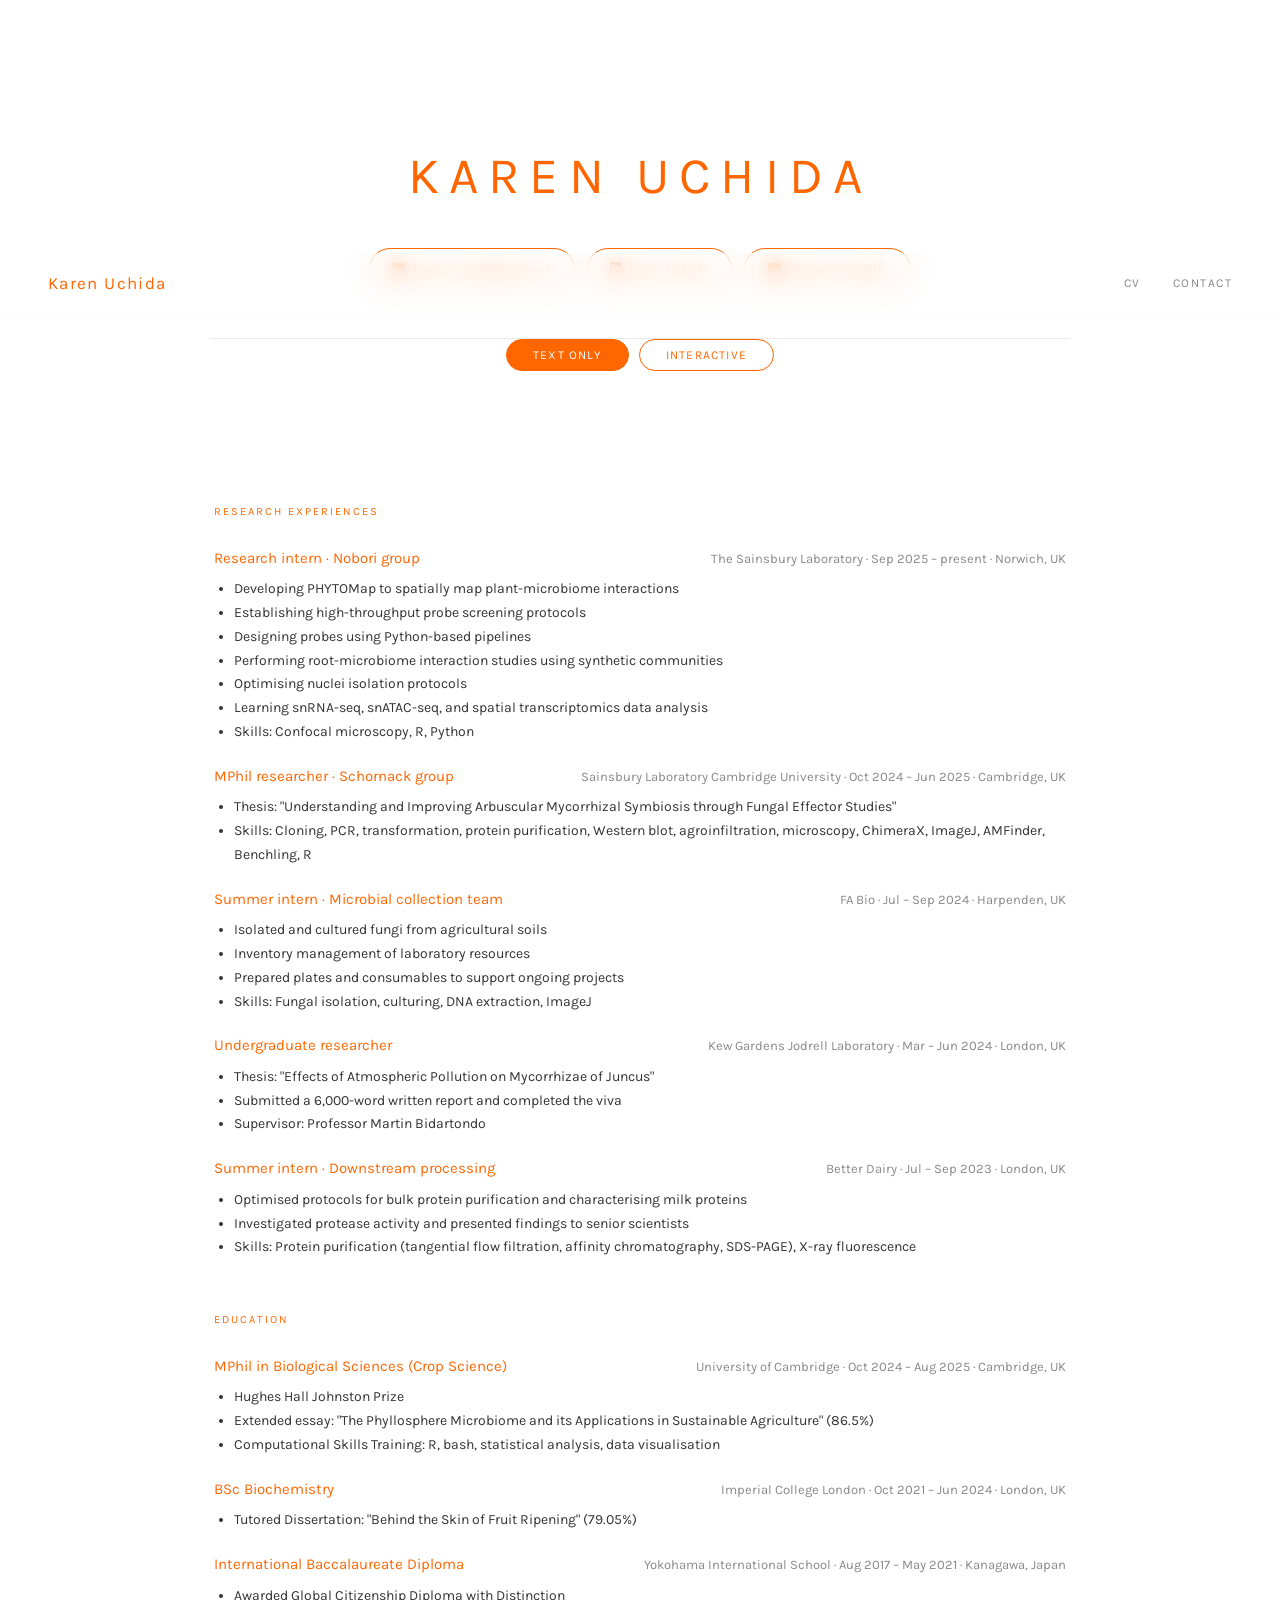
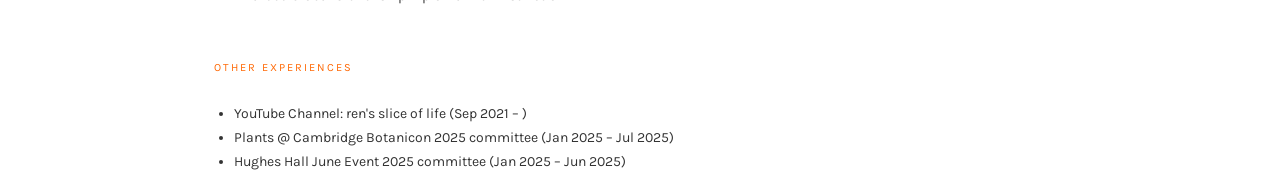
==== commit 6cda45cc: "Test" ====
--- a/cv.html
+++ b/cv.html
@@ -2,360 +2,10 @@
 <html lang="en">
 <head>
     <meta charset="UTF-8">
-    <title>CV - Karen Uchida</title>
-    <link rel="stylesheet" href="style.css">
-    <link rel="stylesheet" href="https://cdnjs.cloudflare.com/ajax/libs/font-awesome/6.5.0/css/all.min.css">
+    <meta http-equiv="refresh" content="0; url=index.html#cv">
+    <title>Karen Uchida – CV</title>
 </head>
 <body>
-    <!-- Navigation -->
-    <nav>
-        <a href="index.html">Home</a>
-        <a href="cv.html">CV</a>
-    </nav>
-
-    <header>
-        <h1>KAREN UCHIDA</h1>
-        <div class="contact-links">
-            <a href="mailto:karen.uchida@tsl.ac.uk" class="contact-btn">
-                <i class="fa-solid fa-envelope"></i> Email
-            </a>
-            <a href="https://www.linkedin.com/in/karenuchida/" class="contact-btn" target="_blank">
-                <i class="fa-brands fa-linkedin"></i> LinkedIn
-            </a>
-            <a href="https://www.youtube.com/@renssliceoflife" class="contact-btn" target="_blank">
-                <i class="fa-brands fa-youtube"></i> YouTube
-            </a>
-        </div>
-    </header>
-
-    <!-- Toggle buttons -->
-    <div class="cv-toggle-bar">
-        <button id="btn-text" class="cv-btn active" onclick="showView('text')">Text Only</button>
-        <button id="btn-interactive" class="cv-btn" onclick="showView('interactive')">Interactive</button>
-    </div>
-
-    <!-- ════════════════════════════════════════
-         TEXT ONLY VIEW
-    ════════════════════════════════════════ -->
-    <div id="view-text">
-
-        <section>
-            <h2>RESEARCH EXPERIENCES</h2>
-
-            <div class="entry-row">
-                <h3>Research intern in the Nobori group</h3>
-                <span class="entry-meta">The Sainsbury Laboratory · Sep 2025 – present · Norwich, UK</span>
-            </div>
-            <ul>
-                <li>Developing PHYTOMap to spatially map plant-microbiome interactions</li>
-                <li>Establishing high-throughput probe screening protocols</li>
-                <li>Designing probes using Python-based pipelines</li>
-                <li>Performing root-microbiome interaction studies using synthetic communities</li>
-                <li>Optimising nuclei isolation protocols</li>
-                <li>Learning snRNA-seq, snATAC-seq, and spatial transcriptomics data analysis</li>
-                <li>Skills: Confocal microscopy, R, Python</li>
-            </ul>
-
-            <div class="entry-row">
-                <h3>MPhil researcher in the Schornack group</h3>
-                <span class="entry-meta">Sainsbury Laboratory Cambridge University · Oct 2024 – Jun 2025 · Cambridge, UK</span>
-            </div>
-            <ul>
-                <li>Thesis: "Understanding and Improving Arbuscular Mycorrhizal Symbiosis through Fungal Effector Studies"</li>
-                <li>Skills: Cloning, PCR, transformation, protein purification, Western blot, agroinfiltration, microscopy, ChimeraX, ImageJ, AMFinder, Benchling, R</li>
-            </ul>
-
-            <div class="entry-row">
-                <h3>Summer intern in microbial collection team</h3>
-                <span class="entry-meta">FA Bio · July 2024 – Sep 2024 · Harpenden, UK</span>
-            </div>
-            <ul>
-                <li>Isolated and cultured fungi from agricultural soils</li>
-                <li>Inventory management of laboratory resources</li>
-                <li>Prepared plates and consumables to support ongoing projects</li>
-                <li>Skills: Fungal isolation, culturing, DNA extraction, ImageJ</li>
-            </ul>
-
-            <div class="entry-row">
-                <h3>Undergraduate researcher</h3>
-                <span class="entry-meta">Kew Gardens Jodrell Laboratory · Mar 2024 – Jun 2024 · London, UK</span>
-            </div>
-            <ul>
-                <li>Thesis: "Effects of Atmospheric Pollution on Mycorrhizae of Juncus"</li>
-                <li>Submitted a 6,000-word written report and completed the viva</li>
-                <li>Supervisor: Professor Martin Bidartondo</li>
-            </ul>
-
-            <div class="entry-row">
-                <h3>Summer intern in downstream processing</h3>
-                <span class="entry-meta">Better Dairy · July 2023 – Sep 2023 · London, UK</span>
-            </div>
-            <ul>
-                <li>Optimised protocols for bulk protein purification and characterising milk proteins</li>
-                <li>Investigated protease activity and presented findings to senior scientists</li>
-                <li>Skills: Protein purification (tangential flow filtration, affinity chromatography, SDS-PAGE), X-ray fluorescence</li>
-            </ul>
-        </section>
-
-        <section>
-            <h2>EDUCATION</h2>
-
-            <div class="entry-row">
-                <h3>MPhil in Biological Sciences (Crop Science)</h3>
-                <span class="entry-meta">University of Cambridge · Oct 2024 – Aug 2025 · Cambridge, UK</span>
-            </div>
-            <ul>
-                <li>Hughes Hall Johnston Prize</li>
-                <li>Extended essay: "The Phyllosphere Microbiome and its Applications in Sustainable Agriculture" (86.5%) DOI: 10.5281/zenodo.17267498</li>
-                <li>Computational Skills Training: R, bash, statistical analysis, data visualisation</li>
-            </ul>
-
-            <div class="entry-row">
-                <h3>BSc Biochemistry</h3>
-                <span class="entry-meta">Imperial College London · Oct 2021 – Jun 2024 · London, UK</span>
-            </div>
-            <ul>
-                <li>Tutored Dissertation: "Behind the Skin of Fruit Ripening" (79.05%)</li>
-            </ul>
-
-            <div class="entry-row">
-                <h3>International Baccalaureate Diploma</h3>
-                <span class="entry-meta">Yokohama International School · Aug 2017 – May 2021 · Kanagawa, Japan</span>
-            </div>
-            <ul>
-                <li>Awarded Global Citizenship Diploma with Distinction</li>
-            </ul>
-        </section>
-
-        <section>
-            <h2>OTHER EXPERIENCES</h2>
-            <ul>
-                <li>YouTube Channel: ren's slice of life (Sep 2021 – )</li>
-                <li>Plants @ Cambridge Botanicon 2025 committee (Jan 2025 – Jul 2025)</li>
-                <li>Hughes Hall June Event 2025 committee (Jan 2025 – Jun 2025)</li>
-                <li>Volunteer: Royal Opera House (Jul 2023 – Jun 2024)</li>
-                <li>Volunteer: The Great Exhibition Road Festival 2024 (Jun 2024)</li>
-            </ul>
-        </section>
-
-        <section>
-            <h2>SKILLS</h2>
-            <ul>
-                <li>Google Workspace</li>
-                <li>Microsoft Office</li>
-                <li>Insta360</li>
-                <li>DaVinci Resolve</li>
-                <li>Languages: English (Native), Japanese (speaking), Spanish (Elementary)</li>
-            </ul>
-        </section>
-
-    </div><!-- end #view-text -->
-
-
-    <!-- ════════════════════════════════════════
-         INTERACTIVE VIEW
-    ════════════════════════════════════════ -->
-    <div id="view-interactive" style="display:none">
-
-        <!-- ── RESEARCH EXPERIENCES ── -->
-        <section>
-            <h2>RESEARCH EXPERIENCES</h2>
-
-            <div class="timeline">
-
-                <div class="timeline-year">2025</div>
-
-                <div class="timeline-item">
-                    <div class="timeline-dot"></div>
-                    <div class="flip-card">
-                        <div class="flip-card-inner">
-                            <div class="flip-card-front">
-                                <img src="images/tsl.jpg" alt="The Sainsbury Laboratory">
-                            </div>
-                            <div class="flip-card-back">
-                                <h3>Research intern · Nobori group</h3>
-                                <p class="card-place">The Sainsbury Laboratory · Sep 2025–present · Norwich, UK</p>
-                                <ul>
-                                    <li>Developing PHYTOMap to spatially map plant–microbiome interactions</li>
-                                    <li>Establishing high-throughput probe screening protocols</li>
-                                    <li>Designing probes using Python-based pipelines</li>
-                                    <li>Root–microbiome interaction studies using synthetic communities</li>
-                                    <li>Optimising nuclei isolation protocols</li>
-                                    <li>Learning snRNA-seq, snATAC-seq, and spatial transcriptomics analysis</li>
-                                    <li><strong>Skills:</strong> Confocal microscopy, R, Python</li>
-                                </ul>
-                            </div>
-                        </div>
-                    </div>
-                </div>
-
-                <div class="timeline-year">2024</div>
-
-                <div class="timeline-item">
-                    <div class="timeline-dot"></div>
-                    <div class="flip-card">
-                        <div class="flip-card-inner">
-                            <div class="flip-card-front">
-                                <img src="images/slcu.jpg" alt="Sainsbury Laboratory Cambridge University">
-                            </div>
-                            <div class="flip-card-back">
-                                <h3>MPhil researcher · Schornack group</h3>
-                                <p class="card-place">Sainsbury Laboratory Cambridge University · Oct 2024–Jun 2025 · Cambridge, UK</p>
-                                <ul>
-                                    <li>Thesis: "Understanding and Improving Arbuscular Mycorrhizal Symbiosis through Fungal Effector Studies"</li>
-                                    <li><strong>Skills:</strong> Cloning, PCR, transformation, protein purification, Western blot, agroinfiltration, microscopy, ChimeraX, ImageJ, AMFinder, Benchling, R</li>
-                                </ul>
-                            </div>
-                        </div>
-                    </div>
-                </div>
-
-                <div class="timeline-item">
-                    <div class="timeline-dot"></div>
-                    <div class="flip-card">
-                        <div class="flip-card-inner">
-                            <div class="flip-card-front">
-                                <img src="images/fabio.jpg" alt="FA Bio">
-                            </div>
-                            <div class="flip-card-back">
-                                <h3>Summer intern · Microbial collection team</h3>
-                                <p class="card-place">FA Bio · Jul–Sep 2024 · Harpenden, UK</p>
-                                <ul>
-                                    <li>Isolated and cultured fungi from agricultural soils</li>
-                                    <li>Inventory management of laboratory resources</li>
-                                    <li>Prepared plates and consumables to support ongoing projects</li>
-                                    <li><strong>Skills:</strong> Fungal isolation, culturing, DNA extraction, ImageJ</li>
-                                </ul>
-                            </div>
-                        </div>
-                    </div>
-                </div>
-
-                <div class="timeline-item">
-                    <div class="timeline-dot"></div>
-                    <div class="flip-card">
-                        <div class="flip-card-inner">
-                            <div class="flip-card-front">
-                                <img src="images/kew.jpg" alt="Kew Gardens Jodrell Laboratory">
-                            </div>
-                            <div class="flip-card-back">
-                                <h3>Undergraduate researcher</h3>
-                                <p class="card-place">Kew Gardens Jodrell Laboratory · Mar–Jun 2024 · London, UK</p>
-                                <ul>
-                                    <li>Thesis: "Effects of Atmospheric Pollution on Mycorrhizae of Juncus"</li>
-                                    <li>Submitted a 6,000-word written report and completed the viva</li>
-                                    <li>Supervisor: Professor Martin Bidartondo</li>
-                                </ul>
-                            </div>
-                        </div>
-                    </div>
-                </div>
-
-                <div class="timeline-year">2023</div>
-
-                <div class="timeline-item">
-                    <div class="timeline-dot"></div>
-                    <div class="flip-card">
-                        <div class="flip-card-inner">
-                            <div class="flip-card-front">
-                                <img src="images/betterdairy.jpg" alt="Better Dairy">
-                            </div>
-                            <div class="flip-card-back">
-                                <h3>Summer intern · Downstream processing</h3>
-                                <p class="card-place">Better Dairy · Jul–Sep 2023 · London, UK</p>
-                                <ul>
-                                    <li>Optimised protocols for bulk protein purification and characterising milk proteins</li>
-                                    <li>Investigated protease activity and presented findings to senior scientists</li>
-                                    <li><strong>Skills:</strong> Protein purification (tangential flow filtration, affinity chromatography, SDS-PAGE), X-ray fluorescence</li>
-                                </ul>
-                            </div>
-                        </div>
-                    </div>
-                </div>
-
-            </div><!-- end .timeline -->
-        </section>
-
-        <!-- ── EDUCATION ── -->
-        <section>
-            <h2>EDUCATION</h2>
-
-            <div class="timeline">
-
-                <div class="timeline-year">2024</div>
-                <div class="timeline-item">
-                    <div class="timeline-dot"></div>
-                    <div class="edu-card">
-                        <h3>MPhil in Biological Sciences (Crop Science)</h3>
-                        <p class="edu-place">University of Cambridge · Oct 2024 – Aug 2025 · Cambridge, UK</p>
-                        <ul>
-                            <li>Hughes Hall Johnston Prize</li>
-                            <li>Extended essay: "The Phyllosphere Microbiome and its Applications in Sustainable Agriculture" (86.5%)</li>
-                            <li>Computational Skills Training: R, bash, statistical analysis, data visualisation</li>
-                        </ul>
-                    </div>
-                </div>
-
-                <div class="timeline-year">2021</div>
-                <div class="timeline-item">
-                    <div class="timeline-dot"></div>
-                    <div class="edu-card">
-                        <h3>BSc Biochemistry</h3>
-                        <p class="edu-place">Imperial College London · Oct 2021 – Jun 2024 · London, UK</p>
-                        <ul>
-                            <li>Tutored Dissertation: "Behind the Skin of Fruit Ripening" (79.05%)</li>
-                        </ul>
-                    </div>
-                </div>
-
-                <div class="timeline-year">2017</div>
-                <div class="timeline-item">
-                    <div class="timeline-dot"></div>
-                    <div class="edu-card">
-                        <h3>International Baccalaureate Diploma</h3>
-                        <p class="edu-place">Yokohama International School · Aug 2017 – May 2021 · Kanagawa, Japan</p>
-                        <ul>
-                            <li>Awarded Global Citizenship Diploma with Distinction</li>
-                        </ul>
-                    </div>
-                </div>
-
-            </div>
-        </section>
-
-        <!-- ── OTHER EXPERIENCES ── -->
-        <section>
-            <h2>OTHER EXPERIENCES</h2>
-            <ul>
-                <li>YouTube Channel: ren's slice of life (Sep 2021 – )</li>
-                <li>Plants @ Cambridge Botanicon 2025 committee (Jan 2025 – Jul 2025)</li>
-                <li>Hughes Hall June Event 2025 committee (Jan 2025 – Jun 2025)</li>
-                <li>Volunteer: Royal Opera House (Jul 2023 – Jun 2024)</li>
-                <li>Volunteer: The Great Exhibition Road Festival 2024 (Jun 2024)</li>
-            </ul>
-        </section>
-
-        <!-- ── SKILLS ── -->
-        <section>
-            <h2>SKILLS</h2>
-            <ul>
-                <li>Google Workspace</li>
-                <li>Microsoft Office</li>
-                <li>Insta360</li>
-                <li>DaVinci Resolve</li>
-                <li>Languages: English (Native), Japanese (speaking), Spanish (Elementary)</li>
-            </ul>
-        </section>
-
-    </div><!-- end #view-interactive -->
-
-    <script>
-        function showView(view) {
-            document.getElementById('view-text').style.display        = view === 'text'        ? 'block' : 'none';
-            document.getElementById('view-interactive').style.display = view === 'interactive' ? 'block' : 'none';
-            document.getElementById('btn-text').classList.toggle('active',        view === 'text');
-            document.getElementById('btn-interactive').classList.toggle('active', view === 'interactive');
-        }
-    </script>
+    <p>Redirecting… <a href="index.html#cv">Click here if not redirected</a></p>
 </body>
 </html>
